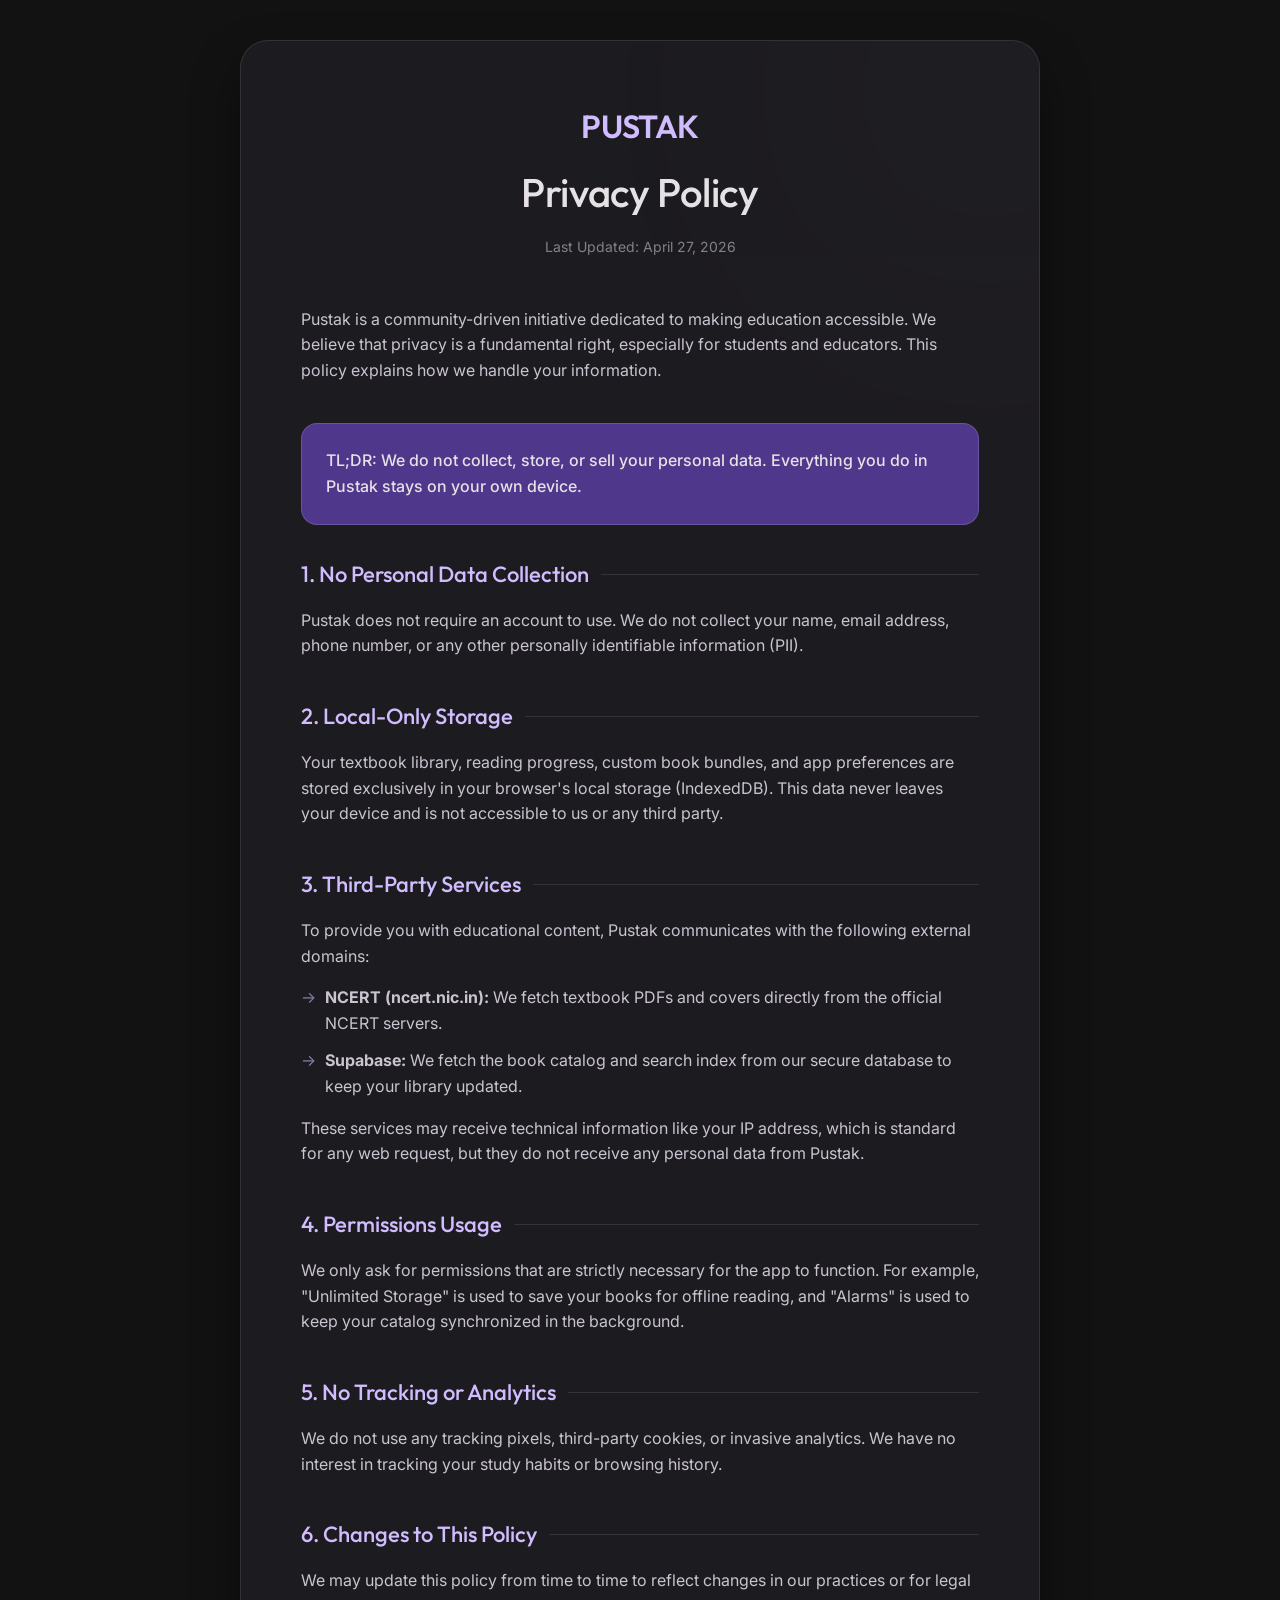
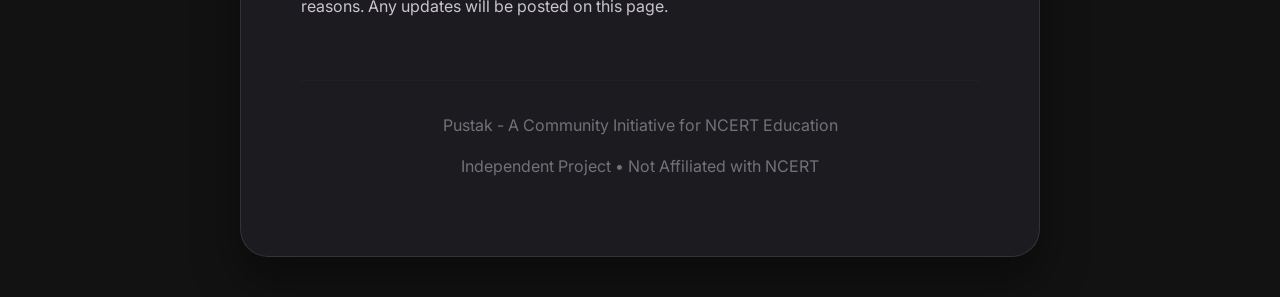
==== index.html @ 5de3efc9 "first commit" ====
<!DOCTYPE html>
<html lang="en">
<head>
    <meta charset="UTF-8">
    <meta name="viewport" content="width=device-width, initial-scale=1.0">
    <title>Privacy Policy - Pustak</title>
    <link rel="preconnect" href="https://fonts.googleapis.com">
    <link rel="preconnect" href="https://fonts.gstatic.com" crossorigin>
    <link href="https://fonts.googleapis.com/css2?family=Outfit:wght@300;400;500;600&family=Inter:wght@400;500&display=swap" rel="stylesheet">
    <style>
        :root {
            --surface: #121212;
            --on-surface: #E6E1E5;
            --on-surface-variant: #CAC4D0;
            --primary: #D0BCFF;
            --primary-container: #4F378B;
            --outline: #938F99;
            --surface-container: #1C1B1F;
        }

        * {
            margin: 0;
            padding: 0;
            box-sizing: border-box;
        }

        body {
            font-family: 'Inter', sans-serif;
            background-color: var(--surface);
            color: var(--on-surface);
            line-height: 1.6;
            display: flex;
            justify-content: center;
            padding: 40px 20px;
        }

        .container {
            max-width: 800px;
            width: 100%;
            background: var(--surface-container);
            border: 1px solid rgba(255, 255, 255, 0.1);
            border-radius: 28px;
            padding: 60px;
            box-shadow: 0 24px 48px rgba(0, 0, 0, 0.4);
            position: relative;
            overflow: hidden;
        }

        /* Glassmorphism accent */
        .container::before {
            content: '';
            position: absolute;
            top: -100px;
            right: -100px;
            width: 300px;
            height: 300px;
            background: var(--primary);
            filter: blur(150px);
            opacity: 0.05;
            pointer-events: none;
        }

        header {
            margin-bottom: 48px;
            text-align: center;
        }

        .logo {
            font-family: 'Outfit', sans-serif;
            font-weight: 600;
            font-size: 32px;
            color: var(--primary);
            letter-spacing: -0.02em;
            margin-bottom: 8px;
            display: block;
            text-transform: uppercase;
        }

        h1 {
            font-family: 'Outfit', sans-serif;
            font-size: 40px;
            font-weight: 500;
            color: var(--on-surface);
            margin-bottom: 12px;
            letter-spacing: -0.01em;
        }

        .last-updated {
            font-size: 14px;
            color: var(--on-surface-variant);
            opacity: 0.6;
        }

        section {
            margin-bottom: 40px;
        }

        h2 {
            font-family: 'Outfit', sans-serif;
            font-size: 22px;
            font-weight: 500;
            color: var(--primary);
            margin-bottom: 16px;
            display: flex;
            align-items: center;
            gap: 12px;
        }

        h2::after {
            content: '';
            flex: 1;
            height: 1px;
            background: var(--outline);
            opacity: 0.2;
        }

        p {
            font-size: 16px;
            color: var(--on-surface-variant);
            margin-bottom: 16px;
        }

        ul {
            list-style: none;
            margin-bottom: 16px;
        }

        li {
            position: relative;
            padding-left: 24px;
            margin-bottom: 12px;
            color: var(--on-surface-variant);
        }

        li::before {
            content: '→';
            position: absolute;
            left: 0;
            color: var(--primary);
            opacity: 0.6;
        }

        .highlight-box {
            background: var(--primary-container);
            border-radius: 16px;
            padding: 24px;
            margin: 32px 0;
            border: 1px solid rgba(208, 188, 255, 0.2);
        }

        .highlight-box p {
            color: var(--on-surface);
            margin-bottom: 0;
            font-weight: 500;
        }

        footer {
            margin-top: 60px;
            padding-top: 32px;
            border-top: 1px solid rgba(255, 255, 255, 0.05);
            text-align: center;
            font-size: 14px;
            color: var(--on-surface-variant);
            opacity: 0.5;
        }

        @media (max-width: 600px) {
            .container {
                padding: 30px;
                border-radius: 0;
            }
            h1 { font-size: 32px; }
            body { padding: 0; }
        }
    </style>
</head>
<body>
    <div class="container">
        <header>
            <span class="logo">Pustak</span>
            <h1>Privacy Policy</h1>
            <p class="last-updated">Last Updated: April 27, 2026</p>
        </header>

        <section>
            <p>Pustak is a community-driven initiative dedicated to making education accessible. We believe that privacy is a fundamental right, especially for students and educators. This policy explains how we handle your information.</p>
        </section>

        <div class="highlight-box">
            <p>TL;DR: We do not collect, store, or sell your personal data. Everything you do in Pustak stays on your own device.</p>
        </div>

        <section>
            <h2>1. No Personal Data Collection</h2>
            <p>Pustak does not require an account to use. We do not collect your name, email address, phone number, or any other personally identifiable information (PII).</p>
        </section>

        <section>
            <h2>2. Local-Only Storage</h2>
            <p>Your textbook library, reading progress, custom book bundles, and app preferences are stored exclusively in your browser's local storage (IndexedDB). This data never leaves your device and is not accessible to us or any third party.</p>
        </section>

        <section>
            <h2>3. Third-Party Services</h2>
            <p>To provide you with educational content, Pustak communicates with the following external domains:</p>
            <ul>
                <li><strong>NCERT (ncert.nic.in):</strong> We fetch textbook PDFs and covers directly from the official NCERT servers.</li>
                <li><strong>Supabase:</strong> We fetch the book catalog and search index from our secure database to keep your library updated.</li>
            </ul>
            <p>These services may receive technical information like your IP address, which is standard for any web request, but they do not receive any personal data from Pustak.</p>
        </section>

        <section>
            <h2>4. Permissions Usage</h2>
            <p>We only ask for permissions that are strictly necessary for the app to function. For example, "Unlimited Storage" is used to save your books for offline reading, and "Alarms" is used to keep your catalog synchronized in the background.</p>
        </section>

        <section>
            <h2>5. No Tracking or Analytics</h2>
            <p>We do not use any tracking pixels, third-party cookies, or invasive analytics. We have no interest in tracking your study habits or browsing history.</p>
        </section>

        <section>
            <h2>6. Changes to This Policy</h2>
            <p>We may update this policy from time to time to reflect changes in our practices or for legal reasons. Any updates will be posted on this page.</p>
        </section>

        <footer>
            <p>Pustak - A Community Initiative for NCERT Education</p>
            <p>Independent Project • Not Affiliated with NCERT</p>
        </footer>
    </div>
</body>
</html>
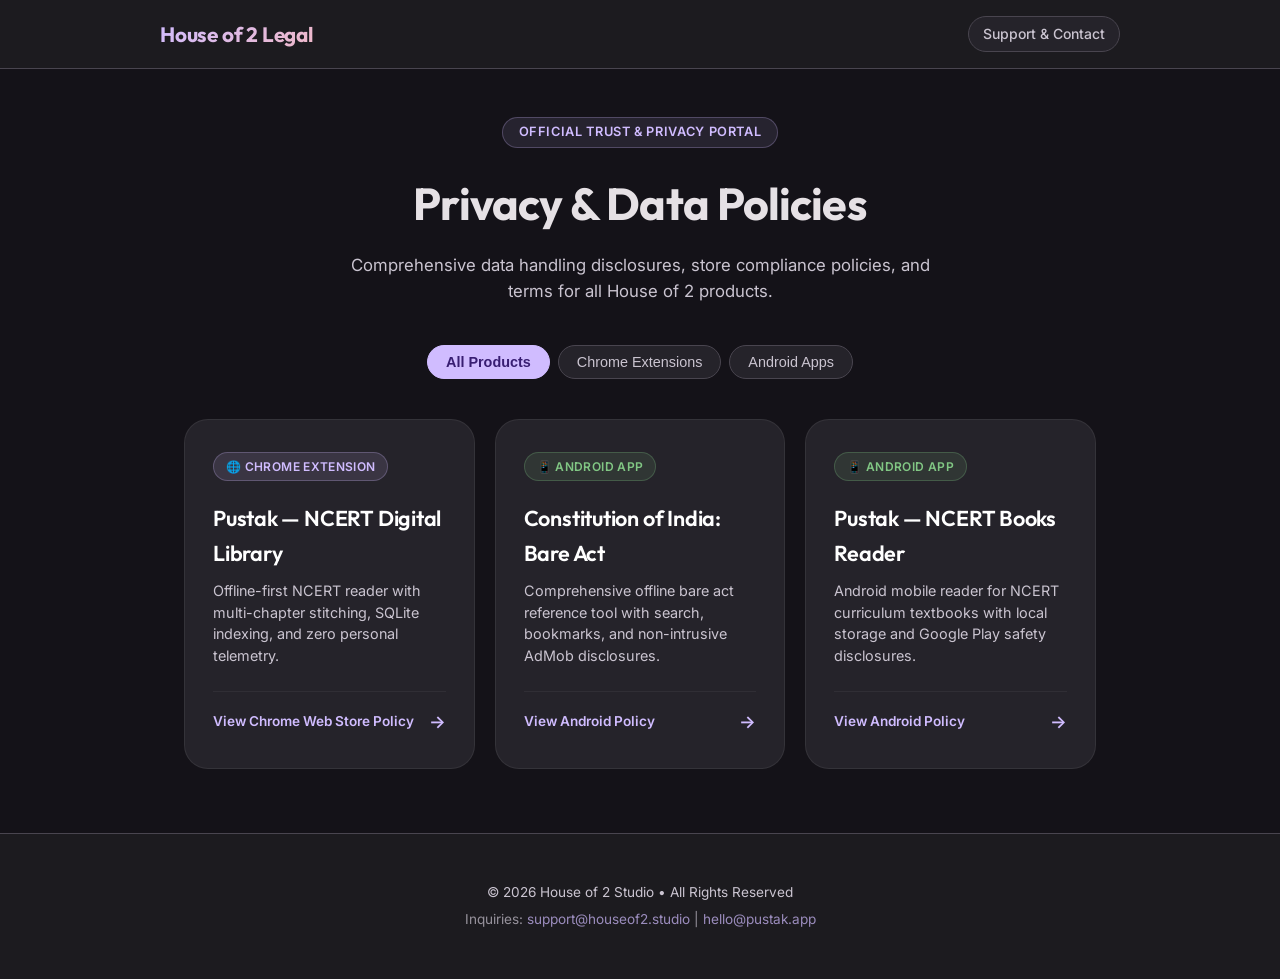
==== commit 55a0c517: "feat: setup Material You privacy portal with per-app policies for Chrome and Android" ====
--- a/index.html
+++ b/index.html
@@ -3,19 +3,30 @@
 <head>
     <meta charset="UTF-8">
     <meta name="viewport" content="width=device-width, initial-scale=1.0">
-    <title>Privacy Policy - Pustak</title>
+    <title>Privacy Center — House of 2 Studio</title>
+    <!-- Google Fonts Outfit & Inter -->
     <link rel="preconnect" href="https://fonts.googleapis.com">
     <link rel="preconnect" href="https://fonts.gstatic.com" crossorigin>
-    <link href="https://fonts.googleapis.com/css2?family=Outfit:wght@300;400;500;600&family=Inter:wght@400;500&display=swap" rel="stylesheet">
+    <link href="https://fonts.googleapis.com/css2?family=Inter:wght@400;500;600&family=Outfit:wght@500;600;700&display=swap" rel="stylesheet">
+    
     <style>
         :root {
-            --surface: #121212;
-            --on-surface: #E6E1E5;
-            --on-surface-variant: #CAC4D0;
-            --primary: #D0BCFF;
-            --primary-container: #4F378B;
-            --outline: #938F99;
-            --surface-container: #1C1B1F;
+            --md-sys-color-background: #141218;
+            --md-sys-color-surface: #1C1B1F;
+            --md-sys-color-surface-container: #25232A;
+            --md-sys-color-surface-container-high: #2B2930;
+            --md-sys-color-on-surface: #E6E1E5;
+            --md-sys-color-on-surface-variant: #CAC4D0;
+            --md-sys-color-primary: #D0BCFF;
+            --md-sys-color-on-primary: #381E72;
+            --md-sys-color-primary-container: #4F378B;
+            --md-sys-color-on-primary-container: #EADDFF;
+            --md-sys-color-outline: #938F99;
+            --md-sys-color-outline-variant: #49454F;
+            --badge-chrome: #D0BCFF;
+            --badge-chrome-bg: rgba(208, 188, 255, 0.12);
+            --badge-android: #81C784;
+            --badge-android-bg: rgba(129, 199, 132, 0.12);
         }
 
         * {
@@ -26,209 +37,364 @@
 
         body {
             font-family: 'Inter', sans-serif;
-            background-color: var(--surface);
-            color: var(--on-surface);
+            background-color: var(--md-sys-color-background);
+            color: var(--md-sys-color-on-surface);
             line-height: 1.6;
+            margin: 0;
+            padding: 0;
+            min-height: 100vh;
+            display: flex;
+            flex-direction: column;
+        }
+
+        /* Top Bar */
+        .top-bar {
+            background-color: var(--md-sys-color-surface);
+            border-bottom: 1px solid var(--md-sys-color-outline-variant);
+            padding: 1rem 1.5rem;
+            position: sticky;
+            top: 0;
+            z-index: 100;
+            backdrop-filter: blur(12px);
+        }
+
+        .top-bar-content {
+            max-width: 960px;
+            margin: 0 auto;
+            display: flex;
+            align-items: center;
+            justify-content: space-between;
+        }
+
+        .brand-link {
+            display: flex;
+            align-items: center;
+            gap: 10px;
+            text-decoration: none;
+            color: var(--md-sys-color-primary);
+            font-family: 'Outfit', sans-serif;
+            font-weight: 700;
+            font-size: 1.3rem;
+            letter-spacing: -0.01em;
+        }
+
+        .brand-link span {
+            background: linear-gradient(135deg, #D0BCFF 0%, #EFB8C8 100%);
+            -webkit-background-clip: text;
+            -webkit-text-fill-color: transparent;
+        }
+
+        .support-link {
+            font-size: 0.875rem;
+            font-weight: 500;
+            color: var(--md-sys-color-on-surface-variant);
+            text-decoration: none;
+            padding: 6px 14px;
+            border-radius: 20px;
+            background-color: var(--md-sys-color-surface-container);
+            border: 1px solid var(--md-sys-color-outline-variant);
+            transition: all 0.2s ease;
+        }
+
+        .support-link:hover {
+            color: #fff;
+            background-color: var(--md-sys-color-surface-container-high);
+            border-color: var(--md-sys-color-primary);
+        }
+
+        /* Main Container */
+        main {
+            max-width: 960px;
+            margin: 3rem auto 4rem;
+            padding: 0 1.5rem;
+            flex: 1;
+            width: 100%;
+        }
+
+        /* Hero */
+        .hero {
+            text-align: center;
+            margin-bottom: 2.5rem;
+            position: relative;
+        }
+
+        .hero-badge {
+            display: inline-flex;
+            align-items: center;
+            gap: 8px;
+            padding: 4px 16px;
+            background-color: rgba(208, 188, 255, 0.1);
+            color: var(--md-sys-color-primary);
+            border: 1px solid rgba(208, 188, 255, 0.25);
+            border-radius: 20px;
+            font-size: 0.8rem;
+            font-weight: 600;
+            text-transform: uppercase;
+            letter-spacing: 0.05em;
+            margin-bottom: 1.25rem;
+        }
+
+        h1 {
+            font-family: 'Outfit', sans-serif;
+            font-size: 2.8rem;
+            font-weight: 700;
+            color: var(--md-sys-color-on-surface);
+            letter-spacing: -0.02em;
+            margin-bottom: 0.75rem;
+        }
+
+        .hero-subtitle {
+            font-size: 1.05rem;
+            color: var(--md-sys-color-on-surface-variant);
+            max-width: 600px;
+            margin: 0 auto;
+        }
+
+        /* Filter Tabs */
+        .filter-tabs {
             display: flex;
             justify-content: center;
-            padding: 40px 20px;
-        }
-
-        .container {
-            max-width: 800px;
-            width: 100%;
-            background: var(--surface-container);
-            border: 1px solid rgba(255, 255, 255, 0.1);
-            border-radius: 28px;
-            padding: 60px;
-            box-shadow: 0 24px 48px rgba(0, 0, 0, 0.4);
+            gap: 8px;
+            margin-bottom: 2.5rem;
+            flex-wrap: wrap;
+        }
+
+        .tab-btn {
+            background-color: var(--md-sys-color-surface-container);
+            color: var(--md-sys-color-on-surface-variant);
+            border: 1px solid var(--md-sys-color-outline-variant);
+            padding: 8px 18px;
+            border-radius: 24px;
+            font-size: 0.9rem;
+            font-weight: 500;
+            cursor: pointer;
+            transition: all 0.2s ease;
+        }
+
+        .tab-btn:hover {
+            background-color: var(--md-sys-color-surface-container-high);
+            color: #fff;
+        }
+
+        .tab-btn.active {
+            background-color: var(--md-sys-color-primary);
+            color: var(--md-sys-color-on-primary);
+            border-color: var(--md-sys-color-primary);
+            font-weight: 600;
+        }
+
+        /* Grid */
+        .policy-grid {
+            display: grid;
+            grid-template-columns: repeat(auto-fit, minmax(290px, 1fr));
+            gap: 20px;
+        }
+
+        /* Card */
+        .policy-card {
+            background-color: var(--md-sys-color-surface-container);
+            border: 1px solid rgba(255, 255, 255, 0.07);
+            border-radius: 24px;
+            padding: 2rem 1.75rem;
+            text-decoration: none;
+            color: inherit;
+            display: flex;
+            flex-direction: column;
+            justify-content: space-between;
+            transition: transform 0.2s cubic-bezier(0.2, 0, 0, 1), border-color 0.2s ease, box-shadow 0.2s ease;
             position: relative;
             overflow: hidden;
         }
 
-        /* Glassmorphism accent */
-        .container::before {
-            content: '';
-            position: absolute;
-            top: -100px;
-            right: -100px;
-            width: 300px;
-            height: 300px;
-            background: var(--primary);
-            filter: blur(150px);
-            opacity: 0.05;
-            pointer-events: none;
-        }
-
-        header {
-            margin-bottom: 48px;
+        .policy-card:hover {
+            transform: translateY(-4px);
+            border-color: var(--md-sys-color-primary);
+            box-shadow: 0 12px 32px rgba(0, 0, 0, 0.35);
+        }
+
+        .card-header {
+            display: flex;
+            align-items: center;
+            justify-content: space-between;
+            margin-bottom: 1.25rem;
+        }
+
+        .card-badge {
+            font-size: 0.75rem;
+            font-weight: 600;
+            padding: 4px 12px;
+            border-radius: 16px;
+            text-transform: uppercase;
+            letter-spacing: 0.03em;
+        }
+
+        .badge-chrome-tag {
+            background-color: var(--badge-chrome-bg);
+            color: var(--badge-chrome);
+            border: 1px solid rgba(208, 188, 255, 0.25);
+        }
+
+        .badge-android-tag {
+            background-color: var(--badge-android-bg);
+            color: var(--badge-android);
+            border: 1px solid rgba(129, 199, 132, 0.25);
+        }
+
+        .policy-card h2 {
+            font-family: 'Outfit', sans-serif;
+            font-size: 1.35rem;
+            font-weight: 600;
+            color: #fff;
+            margin-bottom: 0.6rem;
+            letter-spacing: -0.01em;
+        }
+
+        .policy-card p {
+            font-size: 0.9rem;
+            color: var(--md-sys-color-on-surface-variant);
+            margin-bottom: 1.5rem;
+            line-height: 1.5;
+        }
+
+        .card-footer {
+            display: flex;
+            align-items: center;
+            justify-content: space-between;
+            font-size: 0.85rem;
+            font-weight: 600;
+            color: var(--md-sys-color-primary);
+            padding-top: 1rem;
+            border-top: 1px solid rgba(255, 255, 255, 0.05);
+        }
+
+        .card-arrow {
+            font-size: 1.1rem;
+            transition: transform 0.2s ease;
+        }
+
+        .policy-card:hover .card-arrow {
+            transform: translateX(4px);
+        }
+
+        /* Footer */
+        footer {
             text-align: center;
-        }
-
-        .logo {
-            font-family: 'Outfit', sans-serif;
-            font-weight: 600;
-            font-size: 32px;
-            color: var(--primary);
-            letter-spacing: -0.02em;
-            margin-bottom: 8px;
-            display: block;
-            text-transform: uppercase;
-        }
-
-        h1 {
-            font-family: 'Outfit', sans-serif;
-            font-size: 40px;
-            font-weight: 500;
-            color: var(--on-surface);
-            margin-bottom: 12px;
-            letter-spacing: -0.01em;
-        }
-
-        .last-updated {
-            font-size: 14px;
-            color: var(--on-surface-variant);
-            opacity: 0.6;
-        }
-
-        section {
-            margin-bottom: 40px;
-        }
-
-        h2 {
-            font-family: 'Outfit', sans-serif;
-            font-size: 22px;
-            font-weight: 500;
-            color: var(--primary);
-            margin-bottom: 16px;
-            display: flex;
-            align-items: center;
-            gap: 12px;
-        }
-
-        h2::after {
-            content: '';
-            flex: 1;
-            height: 1px;
-            background: var(--outline);
-            opacity: 0.2;
-        }
-
-        p {
-            font-size: 16px;
-            color: var(--on-surface-variant);
-            margin-bottom: 16px;
-        }
-
-        ul {
-            list-style: none;
-            margin-bottom: 16px;
-        }
-
-        li {
-            position: relative;
-            padding-left: 24px;
-            margin-bottom: 12px;
-            color: var(--on-surface-variant);
-        }
-
-        li::before {
-            content: '→';
-            position: absolute;
-            left: 0;
-            color: var(--primary);
-            opacity: 0.6;
-        }
-
-        .highlight-box {
-            background: var(--primary-container);
-            border-radius: 16px;
-            padding: 24px;
-            margin: 32px 0;
-            border: 1px solid rgba(208, 188, 255, 0.2);
-        }
-
-        .highlight-box p {
-            color: var(--on-surface);
-            margin-bottom: 0;
-            font-weight: 500;
-        }
-
-        footer {
-            margin-top: 60px;
-            padding-top: 32px;
-            border-top: 1px solid rgba(255, 255, 255, 0.05);
-            text-align: center;
-            font-size: 14px;
-            color: var(--on-surface-variant);
-            opacity: 0.5;
+            padding: 3rem 1.5rem;
+            color: var(--md-sys-color-on-surface-variant);
+            font-size: 0.85rem;
+            border-top: 1px solid var(--md-sys-color-outline-variant);
+            background-color: var(--md-sys-color-surface);
+        }
+
+        footer a {
+            color: var(--md-sys-color-primary);
+            text-decoration: none;
+        }
+
+        footer a:hover {
+            text-decoration: underline;
         }
 
         @media (max-width: 600px) {
-            .container {
-                padding: 30px;
-                border-radius: 0;
-            }
-            h1 { font-size: 32px; }
-            body { padding: 0; }
+            h1 { font-size: 2.1rem; }
+            .policy-grid { grid-template-columns: 1fr; }
         }
     </style>
 </head>
 <body>
-    <div class="container">
-        <header>
-            <span class="logo">Pustak</span>
-            <h1>Privacy Policy</h1>
-            <p class="last-updated">Last Updated: April 27, 2026</p>
-        </header>
-
-        <section>
-            <p>Pustak is a community-driven initiative dedicated to making education accessible. We believe that privacy is a fundamental right, especially for students and educators. This policy explains how we handle your information.</p>
-        </section>
-
-        <div class="highlight-box">
-            <p>TL;DR: We do not collect, store, or sell your personal data. Everything you do in Pustak stays on your own device.</p>
+
+    <header class="top-bar">
+        <div class="top-bar-content">
+            <a href="./" class="brand-link">
+                <span>House of 2 Legal</span>
+            </a>
+            <a href="mailto:support@houseof2.studio" class="support-link">
+                Support &amp; Contact
+            </a>
         </div>
-
-        <section>
-            <h2>1. No Personal Data Collection</h2>
-            <p>Pustak does not require an account to use. We do not collect your name, email address, phone number, or any other personally identifiable information (PII).</p>
-        </section>
-
-        <section>
-            <h2>2. Local-Only Storage</h2>
-            <p>Your textbook library, reading progress, custom book bundles, and app preferences are stored exclusively in your browser's local storage (IndexedDB). This data never leaves your device and is not accessible to us or any third party.</p>
-        </section>
-
-        <section>
-            <h2>3. Third-Party Services</h2>
-            <p>To provide you with educational content, Pustak communicates with the following external domains:</p>
-            <ul>
-                <li><strong>NCERT (ncert.nic.in):</strong> We fetch textbook PDFs and covers directly from the official NCERT servers.</li>
-                <li><strong>Supabase:</strong> We fetch the book catalog and search index from our secure database to keep your library updated.</li>
-            </ul>
-            <p>These services may receive technical information like your IP address, which is standard for any web request, but they do not receive any personal data from Pustak.</p>
-        </section>
-
-        <section>
-            <h2>4. Permissions Usage</h2>
-            <p>We only ask for permissions that are strictly necessary for the app to function. For example, "Unlimited Storage" is used to save your books for offline reading, and "Alarms" is used to keep your catalog synchronized in the background.</p>
-        </section>
-
-        <section>
-            <h2>5. No Tracking or Analytics</h2>
-            <p>We do not use any tracking pixels, third-party cookies, or invasive analytics. We have no interest in tracking your study habits or browsing history.</p>
-        </section>
-
-        <section>
-            <h2>6. Changes to This Policy</h2>
-            <p>We may update this policy from time to time to reflect changes in our practices or for legal reasons. Any updates will be posted on this page.</p>
-        </section>
-
-        <footer>
-            <p>Pustak - A Community Initiative for NCERT Education</p>
-            <p>Independent Project • Not Affiliated with NCERT</p>
-        </footer>
-    </div>
+    </header>
+
+    <main>
+        <div class="hero">
+            <span class="hero-badge">Official Trust &amp; Privacy Portal</span>
+            <h1>Privacy &amp; Data Policies</h1>
+            <p class="hero-subtitle">Comprehensive data handling disclosures, store compliance policies, and terms for all House of 2 products.</p>
+        </div>
+
+        <div class="filter-tabs">
+            <button class="tab-btn active" onclick="filterCategory('all')">All Products</button>
+            <button class="tab-btn" onclick="filterCategory('chrome')">Chrome Extensions</button>
+            <button class="tab-btn" onclick="filterCategory('android')">Android Apps</button>
+        </div>
+
+        <div class="policy-grid">
+            <!-- Pustak Chrome Extension -->
+            <a href="pustak-chrome-extension/" class="policy-card" data-category="chrome">
+                <div>
+                    <div class="card-header">
+                        <span class="card-badge badge-chrome-tag">🌐 Chrome Extension</span>
+                    </div>
+                    <h2>Pustak — NCERT Digital Library</h2>
+                    <p>Offline-first NCERT reader with multi-chapter stitching, SQLite indexing, and zero personal telemetry.</p>
+                </div>
+                <div class="card-footer">
+                    <span>View Chrome Web Store Policy</span>
+                    <span class="card-arrow">&rarr;</span>
+                </div>
+            </a>
+
+            <!-- Constitution of India: Bare Act -->
+            <a href="coi-bareact/" class="policy-card" data-category="android">
+                <div>
+                    <div class="card-header">
+                        <span class="card-badge badge-android-tag">📱 Android App</span>
+                    </div>
+                    <h2>Constitution of India: Bare Act</h2>
+                    <p>Comprehensive offline bare act reference tool with search, bookmarks, and non-intrusive AdMob disclosures.</p>
+                </div>
+                <div class="card-footer">
+                    <span>View Android Policy</span>
+                    <span class="card-arrow">&rarr;</span>
+                </div>
+            </a>
+
+            <!-- Pustak Android App -->
+            <a href="pustak-android/" class="policy-card" data-category="android">
+                <div>
+                    <div class="card-header">
+                        <span class="card-badge badge-android-tag">📱 Android App</span>
+                    </div>
+                    <h2>Pustak — NCERT Books Reader</h2>
+                    <p>Android mobile reader for NCERT curriculum textbooks with local storage and Google Play safety disclosures.</p>
+                </div>
+                <div class="card-footer">
+                    <span>View Android Policy</span>
+                    <span class="card-arrow">&rarr;</span>
+                </div>
+            </a>
+        </div>
+    </main>
+
+    <footer>
+        <p>&copy; 2026 House of 2 Studio • All Rights Reserved</p>
+        <p style="margin-top: 6px; opacity: 0.7;">Inquiries: <a href="mailto:support@houseof2.studio">support@houseof2.studio</a> | <a href="mailto:hello@pustak.app">hello@pustak.app</a></p>
+    </footer>
+
+    <script>
+        function filterCategory(category) {
+            document.querySelectorAll('.tab-btn').forEach(btn => btn.classList.remove('active'));
+            event.target.classList.add('active');
+            
+            const cards = document.querySelectorAll('.policy-card');
+            cards.forEach(card => {
+                if (category === 'all' || card.getAttribute('data-category') === category) {
+                    card.style.display = 'flex';
+                } else {
+                    card.style.display = 'none';
+                }
+            });
+        }
+    </script>
+
 </body>
 </html>
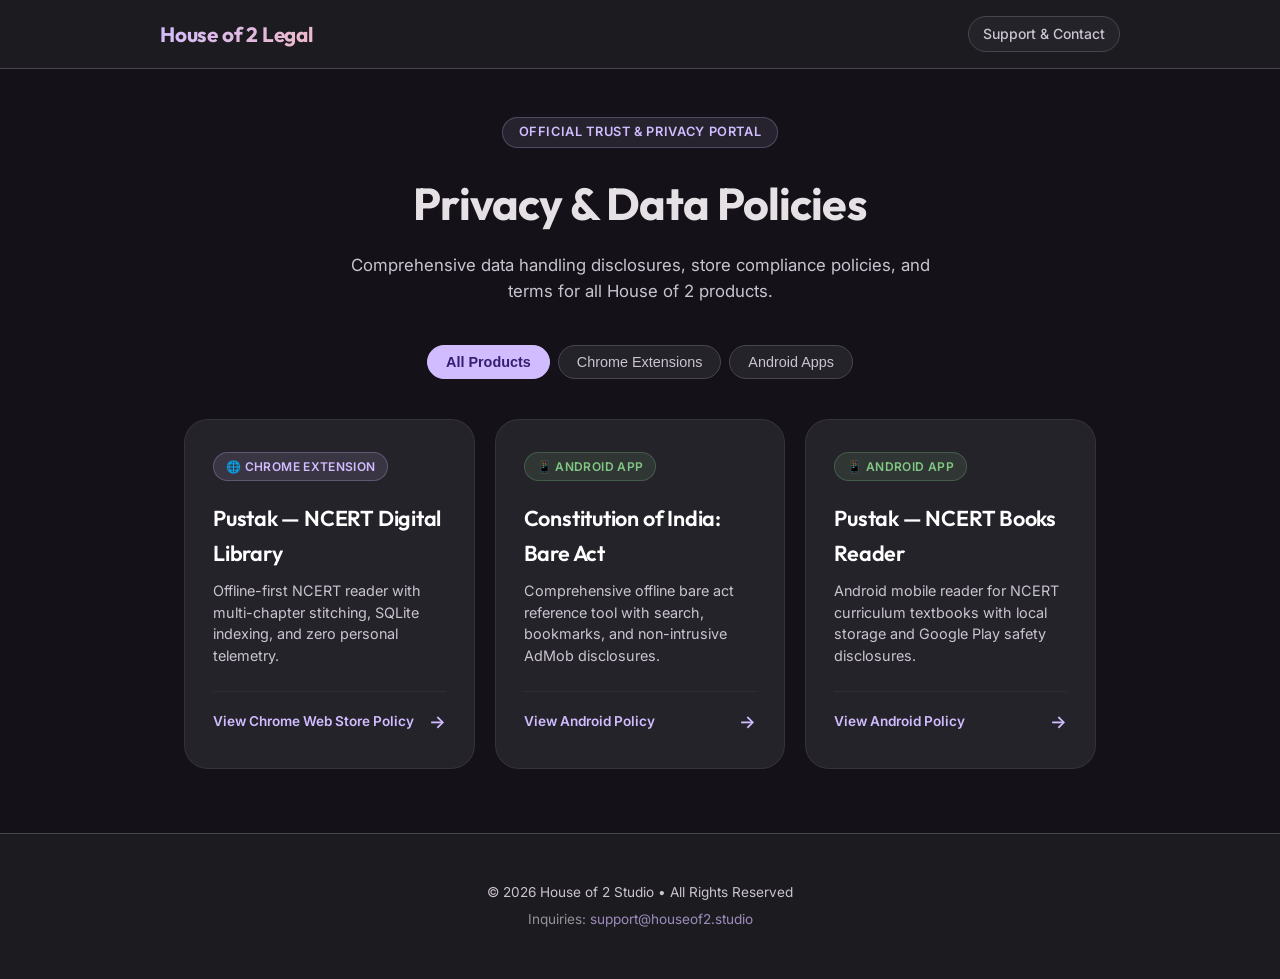
==== commit 1a2a8ca0: "chore: standardize support email to support@houseof2.studio" ====
--- a/index.html
+++ b/index.html
@@ -377,7 +377,7 @@
 
     <footer>
         <p>&copy; 2026 House of 2 Studio • All Rights Reserved</p>
-        <p style="margin-top: 6px; opacity: 0.7;">Inquiries: <a href="mailto:support@houseof2.studio">support@houseof2.studio</a> | <a href="mailto:hello@pustak.app">hello@pustak.app</a></p>
+        <p style="margin-top: 6px; opacity: 0.7;">Inquiries: <a href="mailto:support@houseof2.studio">support@houseof2.studio</a></p>
     </footer>
 
     <script>
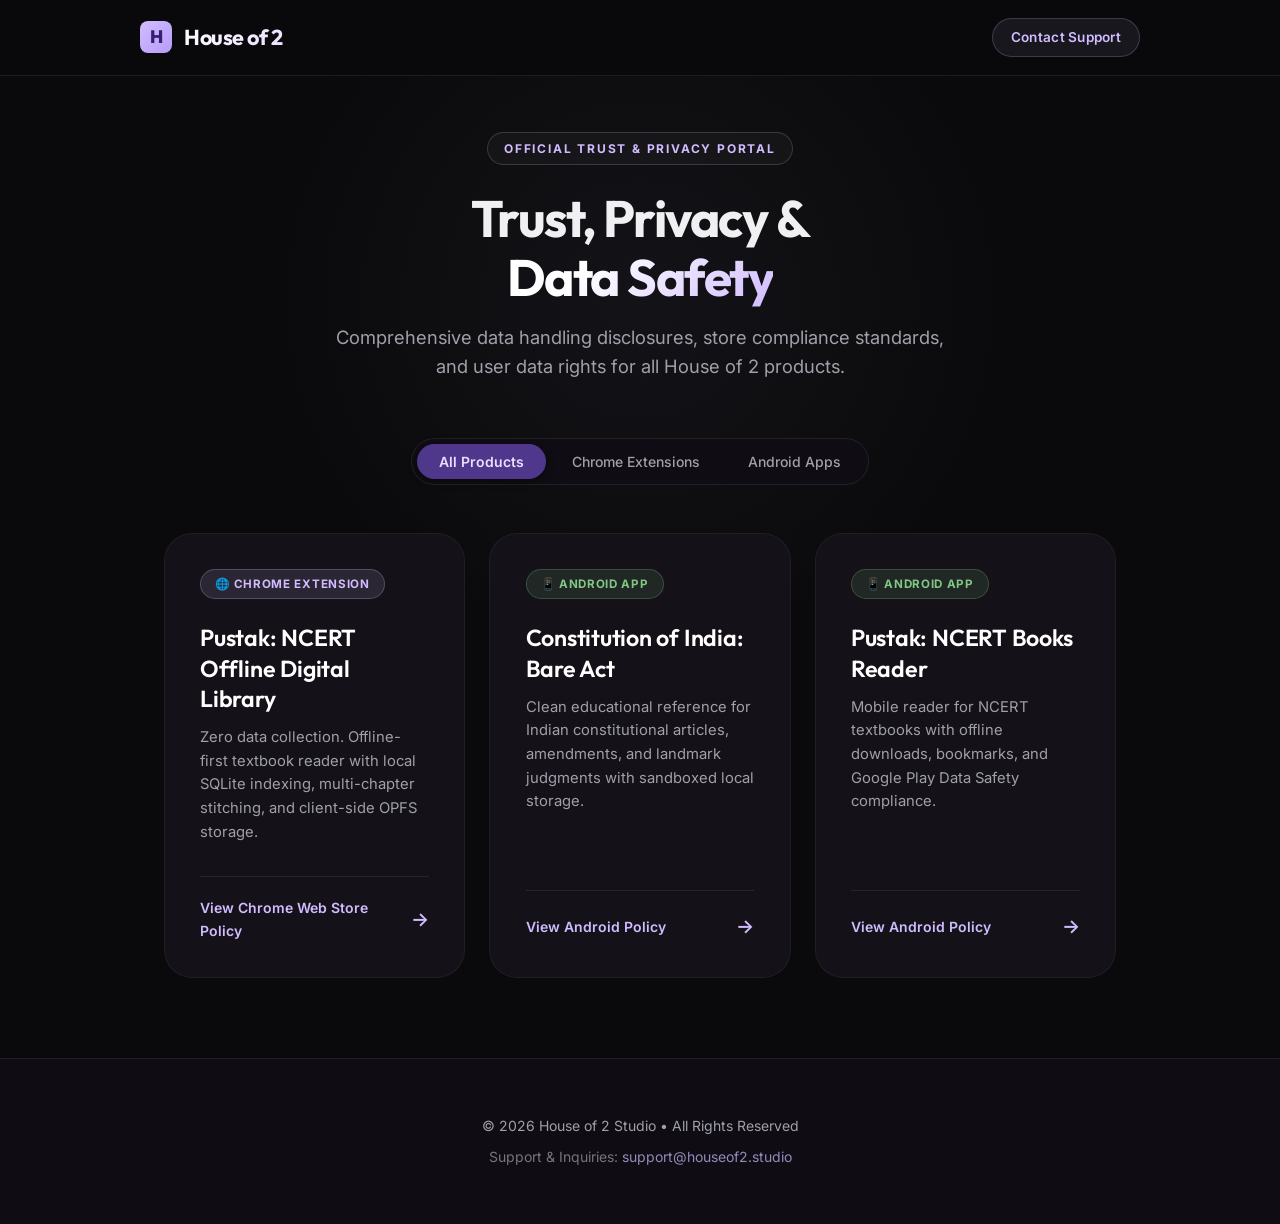
==== commit 9df4c120: "design: align all privacy pages with official Material You (Material 3) Quiet Design Tokens" ====
--- a/index.html
+++ b/index.html
@@ -7,26 +7,49 @@
     <!-- Google Fonts Outfit & Inter -->
     <link rel="preconnect" href="https://fonts.googleapis.com">
     <link rel="preconnect" href="https://fonts.gstatic.com" crossorigin>
-    <link href="https://fonts.googleapis.com/css2?family=Inter:wght@400;500;600&family=Outfit:wght@500;600;700&display=swap" rel="stylesheet">
+    <link href="https://fonts.googleapis.com/css2?family=Inter:wght@300;400;500;600;700&family=Outfit:wght@400;500;600;700;800&display=swap" rel="stylesheet">
     
     <style>
+        /* 
+          Pustak & House of 2 "Quiet Material 3" Design System
+          Exact tokens from Pustak Extension & Website
+        */
         :root {
-            --md-sys-color-background: #141218;
-            --md-sys-color-surface: #1C1B1F;
-            --md-sys-color-surface-container: #25232A;
-            --md-sys-color-surface-container-high: #2B2930;
-            --md-sys-color-on-surface: #E6E1E5;
-            --md-sys-color-on-surface-variant: #CAC4D0;
             --md-sys-color-primary: #D0BCFF;
             --md-sys-color-on-primary: #381E72;
             --md-sys-color-primary-container: #4F378B;
             --md-sys-color-on-primary-container: #EADDFF;
-            --md-sys-color-outline: #938F99;
-            --md-sys-color-outline-variant: #49454F;
+            --md-sys-color-secondary: #CCC2DC;
+            --md-sys-color-on-secondary: #332D41;
+            --md-sys-color-secondary-container: #4A4458;
+            --md-sys-color-on-secondary-container: #E8DEF8;
+
+            --md-sys-color-tertiary: #EFB8C8;
+            --md-sys-color-on-tertiary: #492532;
+            --md-sys-color-tertiary-container: #633B48;
+            --md-sys-color-on-tertiary-container: #FFD8E4;
+
+            --md-sys-color-surface: #0A0A0C;
+            --md-sys-color-surface-dim: #070709;
+            --md-sys-color-on-surface: #F0F0F2;
+            --md-sys-color-on-surface-variant: #A0A0AB;
+            --md-sys-color-surface-container-low: #0F0D13;
+            --md-sys-color-surface-container: #141218;
+            --md-sys-color-surface-container-high: #1D1B22;
+            --md-sys-color-surface-container-highest: #282530;
+
+            --md-sys-color-outline: #4A4550;
+            --md-sys-color-outline-variant: rgba(255, 255, 255, 0.08);
+
             --badge-chrome: #D0BCFF;
             --badge-chrome-bg: rgba(208, 188, 255, 0.12);
+            --badge-chrome-border: rgba(208, 188, 255, 0.25);
             --badge-android: #81C784;
             --badge-android-bg: rgba(129, 199, 132, 0.12);
+            --badge-android-border: rgba(129, 199, 132, 0.25);
+
+            --font-brand: 'Outfit', sans-serif;
+            --font-plain: 'Inter', sans-serif;
         }
 
         * {
@@ -36,8 +59,8 @@
         }
 
         body {
-            font-family: 'Inter', sans-serif;
-            background-color: var(--md-sys-color-background);
+            font-family: var(--font-plain);
+            background-color: var(--md-sys-color-surface);
             color: var(--md-sys-color-on-surface);
             line-height: 1.6;
             margin: 0;
@@ -45,21 +68,37 @@
             min-height: 100vh;
             display: flex;
             flex-direction: column;
-        }
-
-        /* Top Bar */
+            position: relative;
+            overflow-x: hidden;
+        }
+
+        /* Ambient Glow & Subtle Grain Texture */
+        .ambient-glow {
+            position: fixed;
+            top: 0;
+            left: 50%;
+            transform: translateX(-50%);
+            width: 1000px;
+            height: 600px;
+            background: radial-gradient(circle, rgba(208, 188, 255, 0.05) 0%, rgba(239, 184, 200, 0.02) 40%, transparent 70%);
+            pointer-events: none;
+            z-index: 0;
+        }
+
+        /* Top App Bar */
         .top-bar {
-            background-color: var(--md-sys-color-surface);
+            background-color: rgba(10, 10, 12, 0.85);
             border-bottom: 1px solid var(--md-sys-color-outline-variant);
-            padding: 1rem 1.5rem;
+            padding: 1.1rem 2rem;
             position: sticky;
             top: 0;
             z-index: 100;
-            backdrop-filter: blur(12px);
+            backdrop-filter: blur(20px);
+            -webkit-backdrop-filter: blur(20px);
         }
 
         .top-bar-content {
-            max-width: 960px;
+            max-width: 1000px;
             margin: 0 auto;
             display: flex;
             align-items: center;
@@ -69,221 +108,272 @@
         .brand-link {
             display: flex;
             align-items: center;
-            gap: 10px;
+            gap: 12px;
             text-decoration: none;
-            color: var(--md-sys-color-primary);
-            font-family: 'Outfit', sans-serif;
+            font-family: var(--font-brand);
             font-weight: 700;
-            font-size: 1.3rem;
-            letter-spacing: -0.01em;
-        }
-
-        .brand-link span {
-            background: linear-gradient(135deg, #D0BCFF 0%, #EFB8C8 100%);
+            font-size: 1.35rem;
+            letter-spacing: -0.02em;
+        }
+
+        .brand-logo {
+            width: 32px;
+            height: 32px;
+            border-radius: 8px;
+            background: linear-gradient(135deg, var(--md-sys-color-primary) 0%, #B69DF8 100%);
+            display: flex;
+            align-items: center;
+            justify-content: center;
+            color: var(--md-sys-color-on-primary);
+            font-size: 18px;
+            font-weight: 800;
+        }
+
+        .brand-text {
+            background: linear-gradient(135deg, #FFFFFF 0%, #EADDFF 100%);
             -webkit-background-clip: text;
             -webkit-text-fill-color: transparent;
         }
 
-        .support-link {
-            font-size: 0.875rem;
-            font-weight: 500;
-            color: var(--md-sys-color-on-surface-variant);
+        .support-btn {
+            font-size: 0.85rem;
+            font-weight: 600;
+            color: var(--md-sys-color-primary);
             text-decoration: none;
-            padding: 6px 14px;
-            border-radius: 20px;
-            background-color: var(--md-sys-color-surface-container);
-            border: 1px solid var(--md-sys-color-outline-variant);
-            transition: all 0.2s ease;
-        }
-
-        .support-link:hover {
-            color: #fff;
-            background-color: var(--md-sys-color-surface-container-high);
+            padding: 8px 18px;
+            border-radius: 9999px;
+            background-color: rgba(208, 188, 255, 0.08);
+            border: 1px solid rgba(208, 188, 255, 0.2);
+            transition: all 0.25s cubic-bezier(0.2, 0, 0, 1);
+            letter-spacing: 0.02em;
+        }
+
+        .support-btn:hover {
+            color: #FFFFFF;
+            background-color: var(--md-sys-color-primary-container);
             border-color: var(--md-sys-color-primary);
-        }
-
-        /* Main Container */
+            transform: translateY(-1px);
+        }
+
+        /* Main Wrapper */
         main {
-            max-width: 960px;
-            margin: 3rem auto 4rem;
+            max-width: 1000px;
+            margin: 3.5rem auto 5rem;
             padding: 0 1.5rem;
             flex: 1;
             width: 100%;
+            position: relative;
+            z-index: 1;
         }
 
         /* Hero */
         .hero {
             text-align: center;
-            margin-bottom: 2.5rem;
-            position: relative;
-        }
-
-        .hero-badge {
+            margin-bottom: 3.5rem;
+        }
+
+        .hero-pill {
             display: inline-flex;
             align-items: center;
             gap: 8px;
-            padding: 4px 16px;
-            background-color: rgba(208, 188, 255, 0.1);
+            padding: 6px 16px;
+            background-color: rgba(255, 255, 255, 0.03);
             color: var(--md-sys-color-primary);
-            border: 1px solid rgba(208, 188, 255, 0.25);
-            border-radius: 20px;
-            font-size: 0.8rem;
-            font-weight: 600;
+            border: 1px solid rgba(208, 188, 255, 0.2);
+            border-radius: 9999px;
+            font-size: 0.75rem;
+            font-weight: 700;
             text-transform: uppercase;
-            letter-spacing: 0.05em;
-            margin-bottom: 1.25rem;
+            letter-spacing: 0.15em;
+            margin-bottom: 1.5rem;
         }
 
         h1 {
-            font-family: 'Outfit', sans-serif;
-            font-size: 2.8rem;
+            font-family: var(--font-brand);
+            font-size: 3.2rem;
             font-weight: 700;
-            color: var(--md-sys-color-on-surface);
-            letter-spacing: -0.02em;
-            margin-bottom: 0.75rem;
+            letter-spacing: -0.03em;
+            margin-bottom: 1rem;
+            line-height: 1.15;
+        }
+
+        .text-gradient {
+            background: linear-gradient(135deg, #FFFFFF 30%, #D0BCFF 100%);
+            -webkit-background-clip: text;
+            -webkit-text-fill-color: transparent;
         }
 
         .hero-subtitle {
-            font-size: 1.05rem;
+            font-size: 1.15rem;
             color: var(--md-sys-color-on-surface-variant);
-            max-width: 600px;
+            max-width: 620px;
             margin: 0 auto;
-        }
-
-        /* Filter Tabs */
-        .filter-tabs {
+            font-weight: 400;
+            line-height: 1.6;
+        }
+
+        /* Material 3 Segmented Filter Buttons */
+        .filter-section {
             display: flex;
             justify-content: center;
-            gap: 8px;
-            margin-bottom: 2.5rem;
-            flex-wrap: wrap;
-        }
-
-        .tab-btn {
-            background-color: var(--md-sys-color-surface-container);
+            margin-bottom: 3rem;
+        }
+
+        .segmented-group {
+            display: inline-flex;
+            background-color: var(--md-sys-color-surface-container-low);
+            border: 1px solid var(--md-sys-color-outline-variant);
+            padding: 5px;
+            border-radius: 9999px;
+            gap: 4px;
+        }
+
+        .segmented-btn {
+            background: transparent;
             color: var(--md-sys-color-on-surface-variant);
-            border: 1px solid var(--md-sys-color-outline-variant);
-            padding: 8px 18px;
-            border-radius: 24px;
-            font-size: 0.9rem;
+            border: none;
+            padding: 9px 22px;
+            border-radius: 9999px;
+            font-family: var(--font-plain);
+            font-size: 0.875rem;
             font-weight: 500;
             cursor: pointer;
-            transition: all 0.2s ease;
-        }
-
-        .tab-btn:hover {
-            background-color: var(--md-sys-color-surface-container-high);
-            color: #fff;
-        }
-
-        .tab-btn.active {
-            background-color: var(--md-sys-color-primary);
-            color: var(--md-sys-color-on-primary);
-            border-color: var(--md-sys-color-primary);
+            transition: all 0.2s cubic-bezier(0.2, 0, 0, 1);
+        }
+
+        .segmented-btn:hover {
+            color: #FFFFFF;
+            background-color: rgba(255, 255, 255, 0.05);
+        }
+
+        .segmented-btn.active {
+            background-color: var(--md-sys-color-primary-container);
+            color: var(--md-sys-color-on-primary-container);
             font-weight: 600;
-        }
-
-        /* Grid */
+            box-shadow: 0 2px 8px rgba(0, 0, 0, 0.4);
+        }
+
+        /* Policy Cards Grid */
         .policy-grid {
             display: grid;
-            grid-template-columns: repeat(auto-fit, minmax(290px, 1fr));
-            gap: 20px;
-        }
-
-        /* Card */
+            grid-template-columns: repeat(auto-fit, minmax(300px, 1fr));
+            gap: 24px;
+        }
+
+        /* Glass Cards */
         .policy-card {
             background-color: var(--md-sys-color-surface-container);
-            border: 1px solid rgba(255, 255, 255, 0.07);
-            border-radius: 24px;
-            padding: 2rem 1.75rem;
+            border: 1px solid rgba(255, 255, 255, 0.05);
+            border-radius: 28px;
+            padding: 2.2rem;
             text-decoration: none;
             color: inherit;
             display: flex;
             flex-direction: column;
             justify-content: space-between;
-            transition: transform 0.2s cubic-bezier(0.2, 0, 0, 1), border-color 0.2s ease, box-shadow 0.2s ease;
+            transition: all 0.3s cubic-bezier(0.2, 0, 0, 1);
             position: relative;
             overflow: hidden;
         }
 
+        .policy-card::before {
+            content: '';
+            position: absolute;
+            top: 0;
+            left: 0;
+            right: 0;
+            height: 1px;
+            background: linear-gradient(90deg, transparent, rgba(208, 188, 255, 0.2), transparent);
+            opacity: 0;
+            transition: opacity 0.3s ease;
+        }
+
         .policy-card:hover {
-            transform: translateY(-4px);
-            border-color: var(--md-sys-color-primary);
-            box-shadow: 0 12px 32px rgba(0, 0, 0, 0.35);
+            transform: translateY(-6px);
+            border-color: rgba(208, 188, 255, 0.3);
+            background-color: var(--md-sys-color-surface-container-high);
+            box-shadow: 0 20px 40px rgba(0, 0, 0, 0.4);
+        }
+
+        .policy-card:hover::before {
+            opacity: 1;
         }
 
         .card-header {
             display: flex;
             align-items: center;
             justify-content: space-between;
-            margin-bottom: 1.25rem;
+            margin-bottom: 1.5rem;
         }
 
         .card-badge {
-            font-size: 0.75rem;
-            font-weight: 600;
-            padding: 4px 12px;
-            border-radius: 16px;
+            font-size: 0.725rem;
+            font-weight: 700;
+            padding: 5px 14px;
+            border-radius: 9999px;
             text-transform: uppercase;
-            letter-spacing: 0.03em;
+            letter-spacing: 0.06em;
         }
 
         .badge-chrome-tag {
             background-color: var(--badge-chrome-bg);
             color: var(--badge-chrome);
-            border: 1px solid rgba(208, 188, 255, 0.25);
+            border: 1px solid var(--badge-chrome-border);
         }
 
         .badge-android-tag {
             background-color: var(--badge-android-bg);
             color: var(--badge-android);
-            border: 1px solid rgba(129, 199, 132, 0.25);
+            border: 1px solid var(--badge-android-border);
         }
 
         .policy-card h2 {
-            font-family: 'Outfit', sans-serif;
-            font-size: 1.35rem;
+            font-family: var(--font-brand);
+            font-size: 1.45rem;
             font-weight: 600;
-            color: #fff;
-            margin-bottom: 0.6rem;
+            color: #FFFFFF;
+            margin-bottom: 0.75rem;
             letter-spacing: -0.01em;
+            line-height: 1.3;
         }
 
         .policy-card p {
-            font-size: 0.9rem;
+            font-size: 0.925rem;
             color: var(--md-sys-color-on-surface-variant);
-            margin-bottom: 1.5rem;
-            line-height: 1.5;
+            margin-bottom: 2rem;
+            line-height: 1.6;
         }
 
         .card-footer {
             display: flex;
             align-items: center;
             justify-content: space-between;
-            font-size: 0.85rem;
+            font-size: 0.875rem;
             font-weight: 600;
             color: var(--md-sys-color-primary);
-            padding-top: 1rem;
-            border-top: 1px solid rgba(255, 255, 255, 0.05);
+            padding-top: 1.25rem;
+            border-top: 1px solid var(--md-sys-color-outline-variant);
         }
 
         .card-arrow {
-            font-size: 1.1rem;
-            transition: transform 0.2s ease;
+            font-size: 1.2rem;
+            transition: transform 0.25s cubic-bezier(0.2, 0, 0, 1);
         }
 
         .policy-card:hover .card-arrow {
-            transform: translateX(4px);
+            transform: translateX(6px);
         }
 
         /* Footer */
         footer {
             text-align: center;
-            padding: 3rem 1.5rem;
+            padding: 3.5rem 1.5rem;
             color: var(--md-sys-color-on-surface-variant);
-            font-size: 0.85rem;
+            font-size: 0.875rem;
             border-top: 1px solid var(--md-sys-color-outline-variant);
-            background-color: var(--md-sys-color-surface);
+            background-color: var(--md-sys-color-surface-container-low);
+            position: relative;
+            z-index: 1;
         }
 
         footer a {
@@ -296,35 +386,43 @@
         }
 
         @media (max-width: 600px) {
-            h1 { font-size: 2.1rem; }
+            h1 { font-size: 2.3rem; }
             .policy-grid { grid-template-columns: 1fr; }
+            .hero-subtitle { font-size: 1rem; }
+            .top-bar { padding: 1rem; }
+            .segmented-btn { padding: 7px 16px; font-size: 0.8rem; }
         }
     </style>
 </head>
 <body>
 
+    <div class="ambient-glow"></div>
+
     <header class="top-bar">
         <div class="top-bar-content">
             <a href="./" class="brand-link">
-                <span>House of 2 Legal</span>
+                <div class="brand-logo">H</div>
+                <span class="brand-text">House of 2</span>
             </a>
-            <a href="mailto:support@houseof2.studio" class="support-link">
-                Support &amp; Contact
+            <a href="mailto:support@houseof2.studio" class="support-btn">
+                Contact Support
             </a>
         </div>
     </header>
 
     <main>
         <div class="hero">
-            <span class="hero-badge">Official Trust &amp; Privacy Portal</span>
-            <h1>Privacy &amp; Data Policies</h1>
-            <p class="hero-subtitle">Comprehensive data handling disclosures, store compliance policies, and terms for all House of 2 products.</p>
+            <span class="hero-pill">Official Trust &amp; Privacy Portal</span>
+            <h1>Trust, Privacy &amp; <br><span class="text-gradient">Data Safety</span></h1>
+            <p class="hero-subtitle">Comprehensive data handling disclosures, store compliance standards, and user data rights for all House of 2 products.</p>
         </div>
 
-        <div class="filter-tabs">
-            <button class="tab-btn active" onclick="filterCategory('all')">All Products</button>
-            <button class="tab-btn" onclick="filterCategory('chrome')">Chrome Extensions</button>
-            <button class="tab-btn" onclick="filterCategory('android')">Android Apps</button>
+        <div class="filter-section">
+            <div class="segmented-group">
+                <button class="segmented-btn active" onclick="filterCategory('all', this)">All Products</button>
+                <button class="segmented-btn" onclick="filterCategory('chrome', this)">Chrome Extensions</button>
+                <button class="segmented-btn" onclick="filterCategory('android', this)">Android Apps</button>
+            </div>
         </div>
 
         <div class="policy-grid">
@@ -334,8 +432,8 @@
                     <div class="card-header">
                         <span class="card-badge badge-chrome-tag">🌐 Chrome Extension</span>
                     </div>
-                    <h2>Pustak — NCERT Digital Library</h2>
-                    <p>Offline-first NCERT reader with multi-chapter stitching, SQLite indexing, and zero personal telemetry.</p>
+                    <h2>Pustak: NCERT Offline Digital Library</h2>
+                    <p>Zero data collection. Offline-first textbook reader with local SQLite indexing, multi-chapter stitching, and client-side OPFS storage.</p>
                 </div>
                 <div class="card-footer">
                     <span>View Chrome Web Store Policy</span>
@@ -350,7 +448,7 @@
                         <span class="card-badge badge-android-tag">📱 Android App</span>
                     </div>
                     <h2>Constitution of India: Bare Act</h2>
-                    <p>Comprehensive offline bare act reference tool with search, bookmarks, and non-intrusive AdMob disclosures.</p>
+                    <p>Clean educational reference for Indian constitutional articles, amendments, and landmark judgments with sandboxed local storage.</p>
                 </div>
                 <div class="card-footer">
                     <span>View Android Policy</span>
@@ -364,8 +462,8 @@
                     <div class="card-header">
                         <span class="card-badge badge-android-tag">📱 Android App</span>
                     </div>
-                    <h2>Pustak — NCERT Books Reader</h2>
-                    <p>Android mobile reader for NCERT curriculum textbooks with local storage and Google Play safety disclosures.</p>
+                    <h2>Pustak: NCERT Books Reader</h2>
+                    <p>Mobile reader for NCERT textbooks with offline downloads, bookmarks, and Google Play Data Safety compliance.</p>
                 </div>
                 <div class="card-footer">
                     <span>View Android Policy</span>
@@ -377,13 +475,13 @@
 
     <footer>
         <p>&copy; 2026 House of 2 Studio • All Rights Reserved</p>
-        <p style="margin-top: 6px; opacity: 0.7;">Inquiries: <a href="mailto:support@houseof2.studio">support@houseof2.studio</a></p>
+        <p style="margin-top: 8px; opacity: 0.7;">Support &amp; Inquiries: <a href="mailto:support@houseof2.studio">support@houseof2.studio</a></p>
     </footer>
 
     <script>
-        function filterCategory(category) {
-            document.querySelectorAll('.tab-btn').forEach(btn => btn.classList.remove('active'));
-            event.target.classList.add('active');
+        function filterCategory(category, element) {
+            document.querySelectorAll('.segmented-btn').forEach(btn => btn.classList.remove('active'));
+            element.classList.add('active');
             
             const cards = document.querySelectorAll('.policy-card');
             cards.forEach(card => {
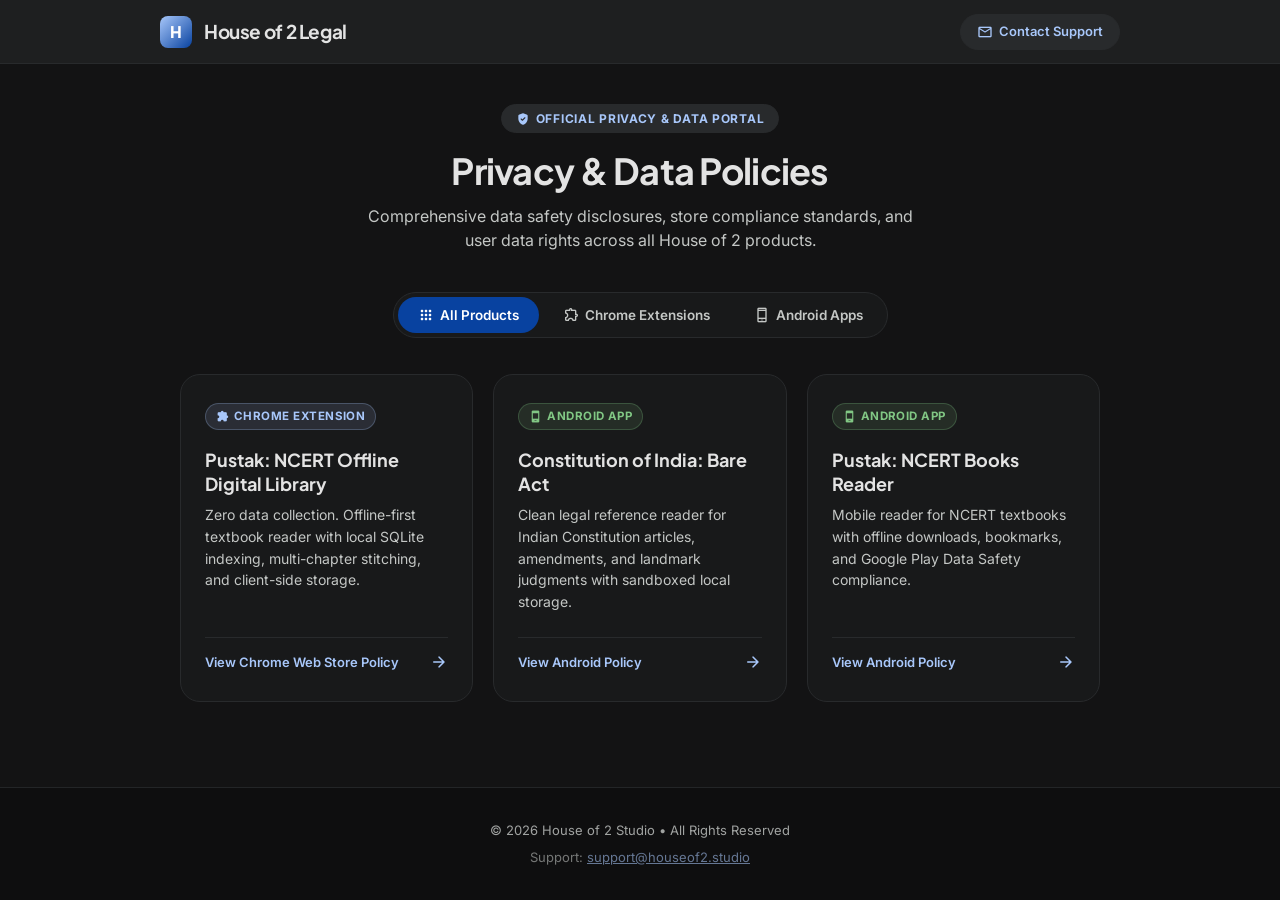
==== commit 660dc824: "design: apply official Google Ice Blue & Graphite Gemini Material 3 tokens to all policy pages" ====
--- a/index.html
+++ b/index.html
@@ -3,59 +3,60 @@
 <head>
     <meta charset="UTF-8">
     <meta name="viewport" content="width=device-width, initial-scale=1.0">
-    <title>Privacy Center — House of 2 Studio</title>
-    <!-- Google Fonts Outfit & Inter -->
+    <title>Privacy Center • House of 2 Studio</title>
+    <!-- Google Fonts: Plus Jakarta Sans, Outfit, Inter & Material Symbols Rounded -->
     <link rel="preconnect" href="https://fonts.googleapis.com">
     <link rel="preconnect" href="https://fonts.gstatic.com" crossorigin>
-    <link href="https://fonts.googleapis.com/css2?family=Inter:wght@300;400;500;600;700&family=Outfit:wght@400;500;600;700;800&display=swap" rel="stylesheet">
+    <link href="https://fonts.googleapis.com/css2?family=Inter:wght@300;400;500;600;700&family=Plus+Jakarta+Sans:wght@500;600;700;800&family=Outfit:wght@500;600;700&display=swap" rel="stylesheet">
+    <link rel="stylesheet" href="https://fonts.googleapis.com/css2?family=Material+Symbols+Rounded:opsz,wght,FILL,GRAD@20..48,100..700,0..1,-50..200" />
     
     <style>
-        /* 
-          Pustak & House of 2 "Quiet Material 3" Design System
-          Exact tokens from Pustak Extension & Website
-        */
         :root {
-            --md-sys-color-primary: #D0BCFF;
-            --md-sys-color-on-primary: #381E72;
-            --md-sys-color-primary-container: #4F378B;
-            --md-sys-color-on-primary-container: #EADDFF;
-            --md-sys-color-secondary: #CCC2DC;
-            --md-sys-color-on-secondary: #332D41;
-            --md-sys-color-secondary-container: #4A4458;
-            --md-sys-color-on-secondary-container: #E8DEF8;
-
-            --md-sys-color-tertiary: #EFB8C8;
-            --md-sys-color-on-tertiary: #492532;
-            --md-sys-color-tertiary-container: #633B48;
-            --md-sys-color-on-tertiary-container: #FFD8E4;
-
-            --md-sys-color-surface: #0A0A0C;
-            --md-sys-color-surface-dim: #070709;
-            --md-sys-color-on-surface: #F0F0F2;
-            --md-sys-color-on-surface-variant: #A0A0AB;
-            --md-sys-color-surface-container-low: #0F0D13;
-            --md-sys-color-surface-container: #141218;
-            --md-sys-color-surface-container-high: #1D1B22;
-            --md-sys-color-surface-container-highest: #282530;
-
-            --md-sys-color-outline: #4A4550;
-            --md-sys-color-outline-variant: rgba(255, 255, 255, 0.08);
-
-            --badge-chrome: #D0BCFF;
-            --badge-chrome-bg: rgba(208, 188, 255, 0.12);
-            --badge-chrome-border: rgba(208, 188, 255, 0.25);
-            --badge-android: #81C784;
-            --badge-android-bg: rgba(129, 199, 132, 0.12);
-            --badge-android-border: rgba(129, 199, 132, 0.25);
-
-            --font-brand: 'Outfit', sans-serif;
-            --font-plain: 'Inter', sans-serif;
+            /* 
+             * Gemini Notebook & Material 3 Official Design Tokens (Exact Pustak Extension Palette)
+             */
+            --md-sys-color-surface: #131314;
+            --md-sys-color-surface-dim: #0E0E0F;
+            --md-sys-color-surface-bright: #1E1F20;
+            --md-sys-color-surface-container-lowest: #0E0E0F;
+            --md-sys-color-surface-container-low: #18191A;
+            --md-sys-color-surface-container: #1E1F20;
+            --md-sys-color-surface-container-high: #282A2C;
+            --md-sys-color-surface-container-highest: #333538;
+
+            /* Primary Accent: Google Ice Blue */
+            --md-sys-color-primary: #A8C7FA;
+            --md-sys-color-on-primary: #042B59;
+            --md-sys-color-primary-container: #0842A0;
+            --md-sys-color-on-primary-container: #D3E3FD;
+
+            /* Secondary & Tertiary */
+            --md-sys-color-secondary: #C4C7C5;
+            --md-sys-color-on-secondary: #2D312E;
+            --md-sys-color-secondary-container: #282A2C;
+            --md-sys-color-on-secondary-container: #E3E3E3;
+
+            --md-sys-color-tertiary: #C2E7FF;
+            --md-sys-color-on-tertiary: #003351;
+            --md-sys-color-tertiary-container: #004D73;
+            --md-sys-color-on-tertiary-container: #C2E7FF;
+
+            /* Typography & Borders */
+            --md-sys-color-on-surface: #E3E3E3;
+            --md-sys-color-on-surface-variant: #C4C7C5;
+            --md-sys-color-outline: #8E918F;
+            --md-sys-color-outline-variant: #282A2C;
+
+            --font-brand: 'Plus Jakarta Sans', 'Outfit', -apple-system, BlinkMacSystemFont, sans-serif;
+            --font-plain: 'Inter', -apple-system, BlinkMacSystemFont, sans-serif;
         }
 
         * {
             margin: 0;
             padding: 0;
             box-sizing: border-box;
+            -webkit-font-smoothing: antialiased;
+            -moz-osx-font-smoothing: grayscale;
         }
 
         body {
@@ -68,162 +69,152 @@
             min-height: 100vh;
             display: flex;
             flex-direction: column;
-            position: relative;
-            overflow-x: hidden;
-        }
-
-        /* Ambient Glow & Subtle Grain Texture */
-        .ambient-glow {
-            position: fixed;
-            top: 0;
-            left: 50%;
-            transform: translateX(-50%);
-            width: 1000px;
-            height: 600px;
-            background: radial-gradient(circle, rgba(208, 188, 255, 0.05) 0%, rgba(239, 184, 200, 0.02) 40%, transparent 70%);
-            pointer-events: none;
-            z-index: 0;
-        }
-
-        /* Top App Bar */
+        }
+
+        .material-symbols-rounded {
+            font-variation-settings: 'FILL' 0, 'wght' 400, 'GRAD' 0, 'opsz' 24;
+            vertical-align: middle;
+        }
+
+        .material-symbols-rounded.filled {
+            font-variation-settings: 'FILL' 1, 'wght' 400, 'GRAD' 0, 'opsz' 24;
+        }
+
+        /* Minimalist Top Bar */
         .top-bar {
-            background-color: rgba(10, 10, 12, 0.85);
+            height: 64px;
+            background-color: var(--md-sys-color-surface-container);
             border-bottom: 1px solid var(--md-sys-color-outline-variant);
-            padding: 1.1rem 2rem;
+            display: flex;
+            align-items: center;
+            padding: 0 24px;
             position: sticky;
             top: 0;
-            z-index: 100;
-            backdrop-filter: blur(20px);
-            -webkit-backdrop-filter: blur(20px);
-        }
-
-        .top-bar-content {
-            max-width: 1000px;
+            z-index: 1000;
+            backdrop-filter: blur(16px);
+        }
+
+        .top-bar-inner {
+            max-width: 960px;
+            width: 100%;
             margin: 0 auto;
             display: flex;
             align-items: center;
             justify-content: space-between;
         }
 
-        .brand-link {
+        .brand-group {
             display: flex;
             align-items: center;
             gap: 12px;
             text-decoration: none;
-            font-family: var(--font-brand);
-            font-weight: 700;
-            font-size: 1.35rem;
-            letter-spacing: -0.02em;
-        }
-
-        .brand-logo {
+            color: var(--md-sys-color-on-surface);
+        }
+
+        .brand-logo-icon {
             width: 32px;
             height: 32px;
+            background: linear-gradient(135deg, #A8C7FA 0%, #0842A0 100%);
             border-radius: 8px;
-            background: linear-gradient(135deg, var(--md-sys-color-primary) 0%, #B69DF8 100%);
             display: flex;
             align-items: center;
             justify-content: center;
-            color: var(--md-sys-color-on-primary);
-            font-size: 18px;
+            color: #FFFFFF;
+            font-family: var(--font-brand);
             font-weight: 800;
-        }
-
-        .brand-text {
-            background: linear-gradient(135deg, #FFFFFF 0%, #EADDFF 100%);
-            -webkit-background-clip: text;
-            -webkit-text-fill-color: transparent;
+            font-size: 16px;
+        }
+
+        .brand-title {
+            font-family: var(--font-brand);
+            font-size: 19px;
+            font-weight: 700;
+            letter-spacing: -0.02em;
         }
 
         .support-btn {
-            font-size: 0.85rem;
+            display: inline-flex;
+            align-items: center;
+            gap: 6px;
+            height: 36px;
+            padding: 0 16px;
+            border-radius: 9999px;
+            background-color: var(--md-sys-color-surface-container-high);
+            border: 1px solid var(--md-sys-color-outline-variant);
+            color: var(--md-sys-color-primary);
+            font-size: 13px;
             font-weight: 600;
-            color: var(--md-sys-color-primary);
             text-decoration: none;
-            padding: 8px 18px;
-            border-radius: 9999px;
-            background-color: rgba(208, 188, 255, 0.08);
-            border: 1px solid rgba(208, 188, 255, 0.2);
-            transition: all 0.25s cubic-bezier(0.2, 0, 0, 1);
-            letter-spacing: 0.02em;
+            transition: all 0.2s cubic-bezier(0.2, 0, 0, 1);
         }
 
         .support-btn:hover {
-            color: #FFFFFF;
             background-color: var(--md-sys-color-primary-container);
             border-color: var(--md-sys-color-primary);
-            transform: translateY(-1px);
+            color: #FFFFFF;
         }
 
         /* Main Wrapper */
         main {
-            max-width: 1000px;
-            margin: 3.5rem auto 5rem;
-            padding: 0 1.5rem;
+            max-width: 960px;
+            width: 100%;
+            margin: 40px auto 72px;
+            padding: 0 20px;
             flex: 1;
-            width: 100%;
-            position: relative;
-            z-index: 1;
         }
 
         /* Hero */
         .hero {
             text-align: center;
-            margin-bottom: 3.5rem;
+            margin-bottom: 40px;
         }
 
         .hero-pill {
             display: inline-flex;
             align-items: center;
-            gap: 8px;
-            padding: 6px 16px;
-            background-color: rgba(255, 255, 255, 0.03);
+            gap: 6px;
+            padding: 4px 14px;
+            background-color: var(--md-sys-color-surface-container-high);
+            border: 1px solid var(--md-sys-color-outline-variant);
             color: var(--md-sys-color-primary);
-            border: 1px solid rgba(208, 188, 255, 0.2);
             border-radius: 9999px;
-            font-size: 0.75rem;
+            font-size: 12px;
             font-weight: 700;
             text-transform: uppercase;
-            letter-spacing: 0.15em;
-            margin-bottom: 1.5rem;
+            letter-spacing: 0.06em;
+            margin-bottom: 16px;
         }
 
         h1 {
             font-family: var(--font-brand);
-            font-size: 3.2rem;
+            font-size: 36px;
             font-weight: 700;
-            letter-spacing: -0.03em;
-            margin-bottom: 1rem;
-            line-height: 1.15;
-        }
-
-        .text-gradient {
-            background: linear-gradient(135deg, #FFFFFF 30%, #D0BCFF 100%);
-            -webkit-background-clip: text;
-            -webkit-text-fill-color: transparent;
+            letter-spacing: -0.02em;
+            color: var(--md-sys-color-on-surface);
+            line-height: 1.2;
+            margin-bottom: 12px;
         }
 
         .hero-subtitle {
-            font-size: 1.15rem;
+            font-size: 16px;
             color: var(--md-sys-color-on-surface-variant);
-            max-width: 620px;
+            max-width: 580px;
             margin: 0 auto;
-            font-weight: 400;
-            line-height: 1.6;
-        }
-
-        /* Material 3 Segmented Filter Buttons */
-        .filter-section {
+            line-height: 1.5;
+        }
+
+        /* Segmented Filter */
+        .filter-container {
             display: flex;
             justify-content: center;
-            margin-bottom: 3rem;
+            margin-bottom: 36px;
         }
 
         .segmented-group {
             display: inline-flex;
             background-color: var(--md-sys-color-surface-container-low);
             border: 1px solid var(--md-sys-color-outline-variant);
-            padding: 5px;
+            padding: 4px;
             border-radius: 9999px;
             gap: 4px;
         }
@@ -232,196 +223,185 @@
             background: transparent;
             color: var(--md-sys-color-on-surface-variant);
             border: none;
-            padding: 9px 22px;
+            height: 36px;
+            padding: 0 20px;
             border-radius: 9999px;
             font-family: var(--font-plain);
-            font-size: 0.875rem;
-            font-weight: 500;
+            font-size: 13.5px;
+            font-weight: 600;
             cursor: pointer;
+            display: inline-flex;
+            align-items: center;
+            gap: 6px;
             transition: all 0.2s cubic-bezier(0.2, 0, 0, 1);
         }
 
         .segmented-btn:hover {
             color: #FFFFFF;
-            background-color: rgba(255, 255, 255, 0.05);
+            background-color: var(--md-sys-color-surface-container-high);
         }
 
         .segmented-btn.active {
             background-color: var(--md-sys-color-primary-container);
-            color: var(--md-sys-color-on-primary-container);
-            font-weight: 600;
-            box-shadow: 0 2px 8px rgba(0, 0, 0, 0.4);
+            color: #FFFFFF;
         }
 
         /* Policy Cards Grid */
         .policy-grid {
             display: grid;
-            grid-template-columns: repeat(auto-fit, minmax(300px, 1fr));
-            gap: 24px;
-        }
-
-        /* Glass Cards */
+            grid-template-columns: repeat(auto-fit, minmax(290px, 1fr));
+            gap: 20px;
+        }
+
         .policy-card {
-            background-color: var(--md-sys-color-surface-container);
-            border: 1px solid rgba(255, 255, 255, 0.05);
-            border-radius: 28px;
-            padding: 2.2rem;
+            background-color: var(--md-sys-color-surface-container-low);
+            border: 1px solid var(--md-sys-color-outline-variant);
+            border-radius: 20px;
+            padding: 28px 24px;
             text-decoration: none;
             color: inherit;
             display: flex;
             flex-direction: column;
             justify-content: space-between;
-            transition: all 0.3s cubic-bezier(0.2, 0, 0, 1);
-            position: relative;
-            overflow: hidden;
-        }
-
-        .policy-card::before {
-            content: '';
-            position: absolute;
-            top: 0;
-            left: 0;
-            right: 0;
-            height: 1px;
-            background: linear-gradient(90deg, transparent, rgba(208, 188, 255, 0.2), transparent);
-            opacity: 0;
-            transition: opacity 0.3s ease;
+            transition: all 0.25s cubic-bezier(0.2, 0, 0, 1);
         }
 
         .policy-card:hover {
-            transform: translateY(-6px);
-            border-color: rgba(208, 188, 255, 0.3);
-            background-color: var(--md-sys-color-surface-container-high);
-            box-shadow: 0 20px 40px rgba(0, 0, 0, 0.4);
-        }
-
-        .policy-card:hover::before {
-            opacity: 1;
+            transform: translateY(-4px);
+            border-color: var(--md-sys-color-primary);
+            background-color: var(--md-sys-color-surface-container);
+            box-shadow: 0 8px 24px rgba(0, 0, 0, 0.5);
         }
 
         .card-header {
             display: flex;
             align-items: center;
             justify-content: space-between;
-            margin-bottom: 1.5rem;
-        }
-
-        .card-badge {
-            font-size: 0.725rem;
+            margin-bottom: 18px;
+        }
+
+        .card-tag {
+            display: inline-flex;
+            align-items: center;
+            gap: 5px;
+            font-size: 11.5px;
             font-weight: 700;
-            padding: 5px 14px;
+            padding: 3px 10px;
             border-radius: 9999px;
             text-transform: uppercase;
-            letter-spacing: 0.06em;
-        }
-
-        .badge-chrome-tag {
-            background-color: var(--badge-chrome-bg);
-            color: var(--badge-chrome);
-            border: 1px solid var(--badge-chrome-border);
-        }
-
-        .badge-android-tag {
-            background-color: var(--badge-android-bg);
-            color: var(--badge-android);
-            border: 1px solid var(--badge-android-border);
+            letter-spacing: 0.04em;
+        }
+
+        .tag-chrome {
+            background-color: rgba(168, 199, 250, 0.12);
+            color: var(--md-sys-color-primary);
+            border: 1px solid rgba(168, 199, 250, 0.25);
+        }
+
+        .tag-android {
+            background-color: rgba(129, 199, 132, 0.12);
+            color: #81C784;
+            border: 1px solid rgba(129, 199, 132, 0.25);
         }
 
         .policy-card h2 {
             font-family: var(--font-brand);
-            font-size: 1.45rem;
-            font-weight: 600;
-            color: #FFFFFF;
-            margin-bottom: 0.75rem;
-            letter-spacing: -0.01em;
-            line-height: 1.3;
+            font-size: 18px;
+            font-weight: 700;
+            color: var(--md-sys-color-on-surface);
+            margin-bottom: 8px;
+            line-height: 1.35;
         }
 
         .policy-card p {
-            font-size: 0.925rem;
+            font-size: 14px;
             color: var(--md-sys-color-on-surface-variant);
-            margin-bottom: 2rem;
-            line-height: 1.6;
+            margin-bottom: 24px;
+            line-height: 1.55;
         }
 
         .card-footer {
             display: flex;
             align-items: center;
             justify-content: space-between;
-            font-size: 0.875rem;
+            font-size: 13px;
             font-weight: 600;
             color: var(--md-sys-color-primary);
-            padding-top: 1.25rem;
+            padding-top: 14px;
             border-top: 1px solid var(--md-sys-color-outline-variant);
         }
 
-        .card-arrow {
-            font-size: 1.2rem;
-            transition: transform 0.25s cubic-bezier(0.2, 0, 0, 1);
-        }
-
-        .policy-card:hover .card-arrow {
-            transform: translateX(6px);
+        .policy-card:hover .card-footer .material-symbols-rounded {
+            transform: translateX(3px);
+        }
+
+        .card-footer .material-symbols-rounded {
+            transition: transform 0.2s ease;
+            font-size: 18px;
         }
 
         /* Footer */
         footer {
+            background-color: var(--md-sys-color-surface-container-lowest);
+            border-top: 1px solid var(--md-sys-color-outline-variant);
+            padding: 32px 24px;
             text-align: center;
-            padding: 3.5rem 1.5rem;
+            font-size: 13px;
             color: var(--md-sys-color-on-surface-variant);
-            font-size: 0.875rem;
-            border-top: 1px solid var(--md-sys-color-outline-variant);
-            background-color: var(--md-sys-color-surface-container-low);
-            position: relative;
-            z-index: 1;
+            opacity: 0.8;
         }
 
         footer a {
             color: var(--md-sys-color-primary);
-            text-decoration: none;
-        }
-
-        footer a:hover {
             text-decoration: underline;
         }
 
-        @media (max-width: 600px) {
-            h1 { font-size: 2.3rem; }
+        @media (max-width: 640px) {
+            h1 { font-size: 26px; }
             .policy-grid { grid-template-columns: 1fr; }
-            .hero-subtitle { font-size: 1rem; }
-            .top-bar { padding: 1rem; }
-            .segmented-btn { padding: 7px 16px; font-size: 0.8rem; }
+            .top-bar { padding: 0 16px; }
         }
     </style>
 </head>
 <body>
 
-    <div class="ambient-glow"></div>
-
     <header class="top-bar">
-        <div class="top-bar-content">
-            <a href="./" class="brand-link">
-                <div class="brand-logo">H</div>
-                <span class="brand-text">House of 2</span>
+        <div class="top-bar-inner">
+            <a href="./" class="brand-group">
+                <div class="brand-logo-icon">H</div>
+                <span class="brand-title">House of 2 Legal</span>
             </a>
             <a href="mailto:support@houseof2.studio" class="support-btn">
-                Contact Support
+                <span class="material-symbols-rounded" style="font-size: 16px;">mail</span>
+                <span>Contact Support</span>
             </a>
         </div>
     </header>
 
     <main>
         <div class="hero">
-            <span class="hero-pill">Official Trust &amp; Privacy Portal</span>
-            <h1>Trust, Privacy &amp; <br><span class="text-gradient">Data Safety</span></h1>
-            <p class="hero-subtitle">Comprehensive data handling disclosures, store compliance standards, and user data rights for all House of 2 products.</p>
+            <span class="hero-pill">
+                <span class="material-symbols-rounded filled" style="font-size: 14px;">verified_user</span>
+                Official Privacy &amp; Data Portal
+            </span>
+            <h1>Privacy &amp; Data Policies</h1>
+            <p class="hero-subtitle">Comprehensive data safety disclosures, store compliance standards, and user data rights across all House of 2 products.</p>
         </div>
 
-        <div class="filter-section">
+        <div class="filter-container">
             <div class="segmented-group">
-                <button class="segmented-btn active" onclick="filterCategory('all', this)">All Products</button>
-                <button class="segmented-btn" onclick="filterCategory('chrome', this)">Chrome Extensions</button>
-                <button class="segmented-btn" onclick="filterCategory('android', this)">Android Apps</button>
+                <button class="segmented-btn active" onclick="filterCategory('all', this)">
+                    <span class="material-symbols-rounded" style="font-size: 16px;">apps</span>
+                    <span>All Products</span>
+                </button>
+                <button class="segmented-btn" onclick="filterCategory('chrome', this)">
+                    <span class="material-symbols-rounded" style="font-size: 16px;">extension</span>
+                    <span>Chrome Extensions</span>
+                </button>
+                <button class="segmented-btn" onclick="filterCategory('android', this)">
+                    <span class="material-symbols-rounded" style="font-size: 16px;">phone_android</span>
+                    <span>Android Apps</span>
+                </button>
             </div>
         </div>
 
@@ -430,14 +410,17 @@
             <a href="pustak-chrome-extension/" class="policy-card" data-category="chrome">
                 <div>
                     <div class="card-header">
-                        <span class="card-badge badge-chrome-tag">🌐 Chrome Extension</span>
+                        <span class="card-tag tag-chrome">
+                            <span class="material-symbols-rounded filled" style="font-size: 13px;">extension</span>
+                            Chrome Extension
+                        </span>
                     </div>
                     <h2>Pustak: NCERT Offline Digital Library</h2>
-                    <p>Zero data collection. Offline-first textbook reader with local SQLite indexing, multi-chapter stitching, and client-side OPFS storage.</p>
+                    <p>Zero data collection. Offline-first textbook reader with local SQLite indexing, multi-chapter stitching, and client-side storage.</p>
                 </div>
                 <div class="card-footer">
                     <span>View Chrome Web Store Policy</span>
-                    <span class="card-arrow">&rarr;</span>
+                    <span class="material-symbols-rounded">arrow_forward</span>
                 </div>
             </a>
 
@@ -445,14 +428,17 @@
             <a href="coi-bareact/" class="policy-card" data-category="android">
                 <div>
                     <div class="card-header">
-                        <span class="card-badge badge-android-tag">📱 Android App</span>
+                        <span class="card-tag tag-android">
+                            <span class="material-symbols-rounded filled" style="font-size: 13px;">phone_android</span>
+                            Android App
+                        </span>
                     </div>
                     <h2>Constitution of India: Bare Act</h2>
-                    <p>Clean educational reference for Indian constitutional articles, amendments, and landmark judgments with sandboxed local storage.</p>
+                    <p>Clean legal reference reader for Indian Constitution articles, amendments, and landmark judgments with sandboxed local storage.</p>
                 </div>
                 <div class="card-footer">
                     <span>View Android Policy</span>
-                    <span class="card-arrow">&rarr;</span>
+                    <span class="material-symbols-rounded">arrow_forward</span>
                 </div>
             </a>
 
@@ -460,14 +446,17 @@
             <a href="pustak-android/" class="policy-card" data-category="android">
                 <div>
                     <div class="card-header">
-                        <span class="card-badge badge-android-tag">📱 Android App</span>
+                        <span class="card-tag tag-android">
+                            <span class="material-symbols-rounded filled" style="font-size: 13px;">phone_android</span>
+                            Android App
+                        </span>
                     </div>
                     <h2>Pustak: NCERT Books Reader</h2>
                     <p>Mobile reader for NCERT textbooks with offline downloads, bookmarks, and Google Play Data Safety compliance.</p>
                 </div>
                 <div class="card-footer">
                     <span>View Android Policy</span>
-                    <span class="card-arrow">&rarr;</span>
+                    <span class="material-symbols-rounded">arrow_forward</span>
                 </div>
             </a>
         </div>
@@ -475,7 +464,7 @@
 
     <footer>
         <p>&copy; 2026 House of 2 Studio • All Rights Reserved</p>
-        <p style="margin-top: 8px; opacity: 0.7;">Support &amp; Inquiries: <a href="mailto:support@houseof2.studio">support@houseof2.studio</a></p>
+        <p style="margin-top: 6px; opacity: 0.7;">Support: <a href="mailto:support@houseof2.studio">support@houseof2.studio</a></p>
     </footer>
 
     <script>
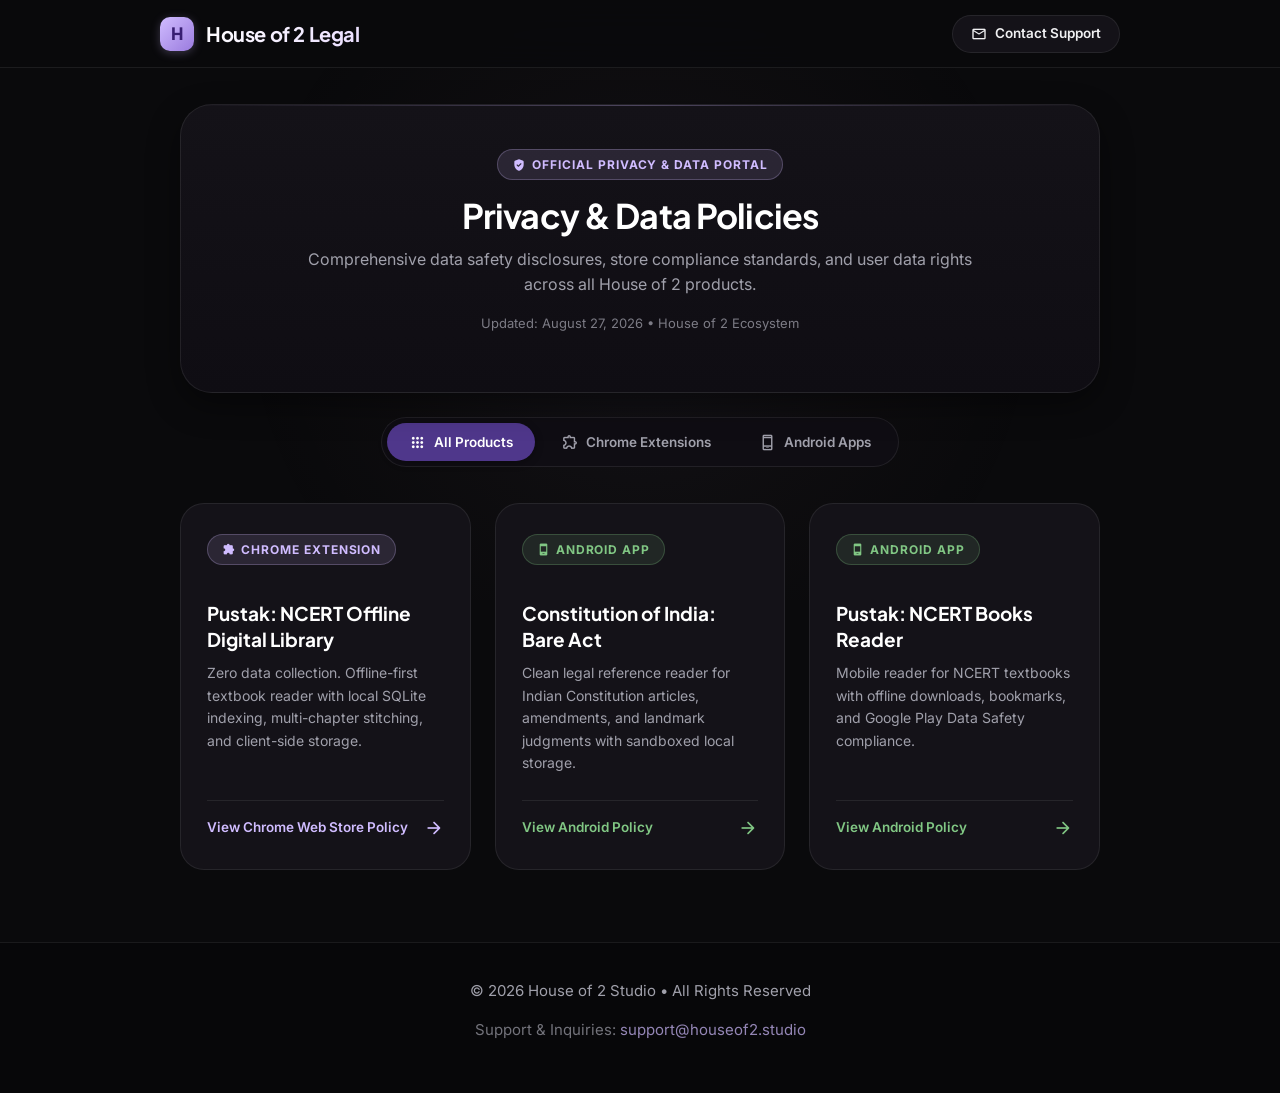
==== commit 87f6cbfe: "feat(design): implement unified shared Material 3 design system stylesheet across all pages" ====
--- a/index.html
+++ b/index.html
@@ -4,206 +4,8 @@
     <meta charset="UTF-8">
     <meta name="viewport" content="width=device-width, initial-scale=1.0">
     <title>Privacy Center • House of 2 Studio</title>
-    <!-- Google Fonts: Plus Jakarta Sans, Outfit, Inter & Material Symbols Rounded -->
-    <link rel="preconnect" href="https://fonts.googleapis.com">
-    <link rel="preconnect" href="https://fonts.gstatic.com" crossorigin>
-    <link href="https://fonts.googleapis.com/css2?family=Inter:wght@300;400;500;600;700&family=Plus+Jakarta+Sans:wght@500;600;700;800&family=Outfit:wght@500;600;700&display=swap" rel="stylesheet">
-    <link rel="stylesheet" href="https://fonts.googleapis.com/css2?family=Material+Symbols+Rounded:opsz,wght,FILL,GRAD@20..48,100..700,0..1,-50..200" />
-    
+    <link rel="stylesheet" href="./style.css">
     <style>
-        :root {
-            /* 
-             * Gemini Notebook & Material 3 Official Design Tokens (Exact Pustak Extension Palette)
-             */
-            --md-sys-color-surface: #131314;
-            --md-sys-color-surface-dim: #0E0E0F;
-            --md-sys-color-surface-bright: #1E1F20;
-            --md-sys-color-surface-container-lowest: #0E0E0F;
-            --md-sys-color-surface-container-low: #18191A;
-            --md-sys-color-surface-container: #1E1F20;
-            --md-sys-color-surface-container-high: #282A2C;
-            --md-sys-color-surface-container-highest: #333538;
-
-            /* Primary Accent: Google Ice Blue */
-            --md-sys-color-primary: #A8C7FA;
-            --md-sys-color-on-primary: #042B59;
-            --md-sys-color-primary-container: #0842A0;
-            --md-sys-color-on-primary-container: #D3E3FD;
-
-            /* Secondary & Tertiary */
-            --md-sys-color-secondary: #C4C7C5;
-            --md-sys-color-on-secondary: #2D312E;
-            --md-sys-color-secondary-container: #282A2C;
-            --md-sys-color-on-secondary-container: #E3E3E3;
-
-            --md-sys-color-tertiary: #C2E7FF;
-            --md-sys-color-on-tertiary: #003351;
-            --md-sys-color-tertiary-container: #004D73;
-            --md-sys-color-on-tertiary-container: #C2E7FF;
-
-            /* Typography & Borders */
-            --md-sys-color-on-surface: #E3E3E3;
-            --md-sys-color-on-surface-variant: #C4C7C5;
-            --md-sys-color-outline: #8E918F;
-            --md-sys-color-outline-variant: #282A2C;
-
-            --font-brand: 'Plus Jakarta Sans', 'Outfit', -apple-system, BlinkMacSystemFont, sans-serif;
-            --font-plain: 'Inter', -apple-system, BlinkMacSystemFont, sans-serif;
-        }
-
-        * {
-            margin: 0;
-            padding: 0;
-            box-sizing: border-box;
-            -webkit-font-smoothing: antialiased;
-            -moz-osx-font-smoothing: grayscale;
-        }
-
-        body {
-            font-family: var(--font-plain);
-            background-color: var(--md-sys-color-surface);
-            color: var(--md-sys-color-on-surface);
-            line-height: 1.6;
-            margin: 0;
-            padding: 0;
-            min-height: 100vh;
-            display: flex;
-            flex-direction: column;
-        }
-
-        .material-symbols-rounded {
-            font-variation-settings: 'FILL' 0, 'wght' 400, 'GRAD' 0, 'opsz' 24;
-            vertical-align: middle;
-        }
-
-        .material-symbols-rounded.filled {
-            font-variation-settings: 'FILL' 1, 'wght' 400, 'GRAD' 0, 'opsz' 24;
-        }
-
-        /* Minimalist Top Bar */
-        .top-bar {
-            height: 64px;
-            background-color: var(--md-sys-color-surface-container);
-            border-bottom: 1px solid var(--md-sys-color-outline-variant);
-            display: flex;
-            align-items: center;
-            padding: 0 24px;
-            position: sticky;
-            top: 0;
-            z-index: 1000;
-            backdrop-filter: blur(16px);
-        }
-
-        .top-bar-inner {
-            max-width: 960px;
-            width: 100%;
-            margin: 0 auto;
-            display: flex;
-            align-items: center;
-            justify-content: space-between;
-        }
-
-        .brand-group {
-            display: flex;
-            align-items: center;
-            gap: 12px;
-            text-decoration: none;
-            color: var(--md-sys-color-on-surface);
-        }
-
-        .brand-logo-icon {
-            width: 32px;
-            height: 32px;
-            background: linear-gradient(135deg, #A8C7FA 0%, #0842A0 100%);
-            border-radius: 8px;
-            display: flex;
-            align-items: center;
-            justify-content: center;
-            color: #FFFFFF;
-            font-family: var(--font-brand);
-            font-weight: 800;
-            font-size: 16px;
-        }
-
-        .brand-title {
-            font-family: var(--font-brand);
-            font-size: 19px;
-            font-weight: 700;
-            letter-spacing: -0.02em;
-        }
-
-        .support-btn {
-            display: inline-flex;
-            align-items: center;
-            gap: 6px;
-            height: 36px;
-            padding: 0 16px;
-            border-radius: 9999px;
-            background-color: var(--md-sys-color-surface-container-high);
-            border: 1px solid var(--md-sys-color-outline-variant);
-            color: var(--md-sys-color-primary);
-            font-size: 13px;
-            font-weight: 600;
-            text-decoration: none;
-            transition: all 0.2s cubic-bezier(0.2, 0, 0, 1);
-        }
-
-        .support-btn:hover {
-            background-color: var(--md-sys-color-primary-container);
-            border-color: var(--md-sys-color-primary);
-            color: #FFFFFF;
-        }
-
-        /* Main Wrapper */
-        main {
-            max-width: 960px;
-            width: 100%;
-            margin: 40px auto 72px;
-            padding: 0 20px;
-            flex: 1;
-        }
-
-        /* Hero */
-        .hero {
-            text-align: center;
-            margin-bottom: 40px;
-        }
-
-        .hero-pill {
-            display: inline-flex;
-            align-items: center;
-            gap: 6px;
-            padding: 4px 14px;
-            background-color: var(--md-sys-color-surface-container-high);
-            border: 1px solid var(--md-sys-color-outline-variant);
-            color: var(--md-sys-color-primary);
-            border-radius: 9999px;
-            font-size: 12px;
-            font-weight: 700;
-            text-transform: uppercase;
-            letter-spacing: 0.06em;
-            margin-bottom: 16px;
-        }
-
-        h1 {
-            font-family: var(--font-brand);
-            font-size: 36px;
-            font-weight: 700;
-            letter-spacing: -0.02em;
-            color: var(--md-sys-color-on-surface);
-            line-height: 1.2;
-            margin-bottom: 12px;
-        }
-
-        .hero-subtitle {
-            font-size: 16px;
-            color: var(--md-sys-color-on-surface-variant);
-            max-width: 580px;
-            margin: 0 auto;
-            line-height: 1.5;
-        }
-
-        /* Segmented Filter */
         .filter-container {
             display: flex;
             justify-content: center;
@@ -214,8 +16,8 @@
             display: inline-flex;
             background-color: var(--md-sys-color-surface-container-low);
             border: 1px solid var(--md-sys-color-outline-variant);
-            padding: 4px;
-            border-radius: 9999px;
+            padding: 5px;
+            border-radius: var(--radius-full);
             gap: 4px;
         }
 
@@ -223,16 +25,16 @@
             background: transparent;
             color: var(--md-sys-color-on-surface-variant);
             border: none;
-            height: 36px;
-            padding: 0 20px;
-            border-radius: 9999px;
+            height: 38px;
+            padding: 0 22px;
+            border-radius: var(--radius-full);
             font-family: var(--font-plain);
             font-size: 13.5px;
             font-weight: 600;
             cursor: pointer;
             display: inline-flex;
             align-items: center;
-            gap: 6px;
+            gap: 8px;
             transition: all 0.2s cubic-bezier(0.2, 0, 0, 1);
         }
 
@@ -244,162 +46,137 @@
         .segmented-btn.active {
             background-color: var(--md-sys-color-primary-container);
             color: #FFFFFF;
-        }
-
-        /* Policy Cards Grid */
+            box-shadow: var(--shadow-sm);
+        }
+
         .policy-grid {
             display: grid;
             grid-template-columns: repeat(auto-fit, minmax(290px, 1fr));
-            gap: 20px;
+            gap: 24px;
         }
 
         .policy-card {
-            background-color: var(--md-sys-color-surface-container-low);
+            background-color: var(--md-sys-color-surface-container);
             border: 1px solid var(--md-sys-color-outline-variant);
-            border-radius: 20px;
-            padding: 28px 24px;
+            border-radius: var(--radius-lg);
+            padding: 30px 26px;
             text-decoration: none;
             color: inherit;
             display: flex;
             flex-direction: column;
             justify-content: space-between;
             transition: all 0.25s cubic-bezier(0.2, 0, 0, 1);
+            position: relative;
+            overflow: hidden;
+        }
+
+        .policy-card::before {
+            content: '';
+            position: absolute;
+            top: 0;
+            left: 0;
+            right: 0;
+            height: 1px;
+            background: linear-gradient(90deg, transparent, rgba(208, 188, 255, 0.25), transparent);
+            opacity: 0;
+            transition: opacity 0.25s ease;
         }
 
         .policy-card:hover {
-            transform: translateY(-4px);
+            transform: translateY(-5px);
             border-color: var(--md-sys-color-primary);
-            background-color: var(--md-sys-color-surface-container);
-            box-shadow: 0 8px 24px rgba(0, 0, 0, 0.5);
+            background-color: var(--md-sys-color-surface-container-high);
+            box-shadow: var(--shadow-md);
+        }
+
+        .policy-card:hover::before {
+            opacity: 1;
         }
 
         .card-header {
             display: flex;
             align-items: center;
             justify-content: space-between;
-            margin-bottom: 18px;
-        }
-
-        .card-tag {
-            display: inline-flex;
-            align-items: center;
-            gap: 5px;
-            font-size: 11.5px;
-            font-weight: 700;
-            padding: 3px 10px;
-            border-radius: 9999px;
-            text-transform: uppercase;
-            letter-spacing: 0.04em;
-        }
-
-        .tag-chrome {
-            background-color: rgba(168, 199, 250, 0.12);
-            color: var(--md-sys-color-primary);
-            border: 1px solid rgba(168, 199, 250, 0.25);
-        }
-
-        .tag-android {
-            background-color: rgba(129, 199, 132, 0.12);
-            color: #81C784;
-            border: 1px solid rgba(129, 199, 132, 0.25);
+            margin-bottom: 20px;
         }
 
         .policy-card h2 {
             font-family: var(--font-brand);
-            font-size: 18px;
+            font-size: 19px;
             font-weight: 700;
-            color: var(--md-sys-color-on-surface);
-            margin-bottom: 8px;
+            color: #FFFFFF;
+            margin-bottom: 10px;
             line-height: 1.35;
         }
 
         .policy-card p {
             font-size: 14px;
             color: var(--md-sys-color-on-surface-variant);
-            margin-bottom: 24px;
-            line-height: 1.55;
+            margin-bottom: 26px;
+            line-height: 1.6;
         }
 
         .card-footer {
             display: flex;
             align-items: center;
             justify-content: space-between;
-            font-size: 13px;
+            font-size: 13.5px;
             font-weight: 600;
             color: var(--md-sys-color-primary);
-            padding-top: 14px;
+            padding-top: 16px;
             border-top: 1px solid var(--md-sys-color-outline-variant);
         }
 
         .policy-card:hover .card-footer .material-symbols-rounded {
-            transform: translateX(3px);
+            transform: translateX(4px);
         }
 
         .card-footer .material-symbols-rounded {
             transition: transform 0.2s ease;
-            font-size: 18px;
-        }
-
-        /* Footer */
-        footer {
-            background-color: var(--md-sys-color-surface-container-lowest);
-            border-top: 1px solid var(--md-sys-color-outline-variant);
-            padding: 32px 24px;
-            text-align: center;
-            font-size: 13px;
-            color: var(--md-sys-color-on-surface-variant);
-            opacity: 0.8;
-        }
-
-        footer a {
-            color: var(--md-sys-color-primary);
-            text-decoration: underline;
-        }
-
-        @media (max-width: 640px) {
-            h1 { font-size: 26px; }
-            .policy-grid { grid-template-columns: 1fr; }
-            .top-bar { padding: 0 16px; }
+            font-size: 20px;
         }
     </style>
 </head>
 <body>
 
-    <header class="top-bar">
-        <div class="top-bar-inner">
-            <a href="./" class="brand-group">
-                <div class="brand-logo-icon">H</div>
-                <span class="brand-title">House of 2 Legal</span>
-            </a>
-            <a href="mailto:support@houseof2.studio" class="support-btn">
+    <div class="ambient-glow"></div>
+
+    <header class="m3-top-bar">
+        <div class="m3-top-bar-inner">
+            <a href="./" class="m3-brand-group">
+                <div class="m3-brand-logo">H</div>
+                <span class="m3-brand-title">House of 2 Legal</span>
+            </a>
+            <a href="mailto:support@houseof2.studio" class="m3-nav-pill">
                 <span class="material-symbols-rounded" style="font-size: 16px;">mail</span>
                 <span>Contact Support</span>
             </a>
         </div>
     </header>
 
-    <main>
-        <div class="hero">
-            <span class="hero-pill">
+    <main class="m3-main-container">
+        <div class="m3-hero-card" style="text-align: center;">
+            <span class="m3-badge m3-badge-chrome">
                 <span class="material-symbols-rounded filled" style="font-size: 14px;">verified_user</span>
                 Official Privacy &amp; Data Portal
             </span>
-            <h1>Privacy &amp; Data Policies</h1>
-            <p class="hero-subtitle">Comprehensive data safety disclosures, store compliance standards, and user data rights across all House of 2 products.</p>
+            <h1 class="m3-hero-title">Privacy &amp; Data Policies</h1>
+            <p class="m3-hero-subtitle" style="margin: 0 auto 16px;">Comprehensive data safety disclosures, store compliance standards, and user data rights across all House of 2 products.</p>
+            <p class="m3-hero-meta">Updated: August 27, 2026 • House of 2 Ecosystem</p>
         </div>
 
         <div class="filter-container">
             <div class="segmented-group">
                 <button class="segmented-btn active" onclick="filterCategory('all', this)">
-                    <span class="material-symbols-rounded" style="font-size: 16px;">apps</span>
+                    <span class="material-symbols-rounded" style="font-size: 17px;">apps</span>
                     <span>All Products</span>
                 </button>
                 <button class="segmented-btn" onclick="filterCategory('chrome', this)">
-                    <span class="material-symbols-rounded" style="font-size: 16px;">extension</span>
+                    <span class="material-symbols-rounded" style="font-size: 17px;">extension</span>
                     <span>Chrome Extensions</span>
                 </button>
                 <button class="segmented-btn" onclick="filterCategory('android', this)">
-                    <span class="material-symbols-rounded" style="font-size: 16px;">phone_android</span>
+                    <span class="material-symbols-rounded" style="font-size: 17px;">phone_android</span>
                     <span>Android Apps</span>
                 </button>
             </div>
@@ -410,7 +187,7 @@
             <a href="pustak-chrome-extension/" class="policy-card" data-category="chrome">
                 <div>
                     <div class="card-header">
-                        <span class="card-tag tag-chrome">
+                        <span class="m3-badge m3-badge-chrome">
                             <span class="material-symbols-rounded filled" style="font-size: 13px;">extension</span>
                             Chrome Extension
                         </span>
@@ -428,7 +205,7 @@
             <a href="coi-bareact/" class="policy-card" data-category="android">
                 <div>
                     <div class="card-header">
-                        <span class="card-tag tag-android">
+                        <span class="m3-badge m3-badge-android">
                             <span class="material-symbols-rounded filled" style="font-size: 13px;">phone_android</span>
                             Android App
                         </span>
@@ -437,8 +214,8 @@
                     <p>Clean legal reference reader for Indian Constitution articles, amendments, and landmark judgments with sandboxed local storage.</p>
                 </div>
                 <div class="card-footer">
-                    <span>View Android Policy</span>
-                    <span class="material-symbols-rounded">arrow_forward</span>
+                    <span style="color: var(--md-sys-color-android);">View Android Policy</span>
+                    <span class="material-symbols-rounded" style="color: var(--md-sys-color-android);">arrow_forward</span>
                 </div>
             </a>
 
@@ -446,7 +223,7 @@
             <a href="pustak-android/" class="policy-card" data-category="android">
                 <div>
                     <div class="card-header">
-                        <span class="card-tag tag-android">
+                        <span class="m3-badge m3-badge-android">
                             <span class="material-symbols-rounded filled" style="font-size: 13px;">phone_android</span>
                             Android App
                         </span>
@@ -455,8 +232,8 @@
                     <p>Mobile reader for NCERT textbooks with offline downloads, bookmarks, and Google Play Data Safety compliance.</p>
                 </div>
                 <div class="card-footer">
-                    <span>View Android Policy</span>
-                    <span class="material-symbols-rounded">arrow_forward</span>
+                    <span style="color: var(--md-sys-color-android);">View Android Policy</span>
+                    <span class="material-symbols-rounded" style="color: var(--md-sys-color-android);">arrow_forward</span>
                 </div>
             </a>
         </div>
@@ -464,7 +241,7 @@
 
     <footer>
         <p>&copy; 2026 House of 2 Studio • All Rights Reserved</p>
-        <p style="margin-top: 6px; opacity: 0.7;">Support: <a href="mailto:support@houseof2.studio">support@houseof2.studio</a></p>
+        <p style="margin-top: 8px; opacity: 0.7;">Support &amp; Inquiries: <a href="mailto:support@houseof2.studio">support@houseof2.studio</a></p>
     </footer>
 
     <script>
--- a/style.css
+++ b/style.css
@@ -0,0 +1,419 @@
+/* 
+ * Material You (Material 3) Official Design System
+ * Pustak & House of 2 Ecosystem
+ */
+@import url('https://fonts.googleapis.com/css2?family=Inter:wght@300;400;500;600;700&family=Plus+Jakarta+Sans:wght@500;600;700;800&family=Outfit:wght@500;600;700&display=swap');
+@import url('https://fonts.googleapis.com/css2?family=Material+Symbols+Rounded:opsz,wght,FILL,GRAD@20..48,100..700,0..1,-50..200');
+
+:root {
+  /* M3 Surface Tones (Deep Graphite Canvas & Slate Containers) */
+  --md-sys-color-surface: #0A0A0C;
+  --md-sys-color-surface-dim: #070709;
+  --md-sys-color-surface-bright: #1A1A1E;
+  --md-sys-color-surface-container-lowest: #070709;
+  --md-sys-color-surface-container-low: #0F0D13;
+  --md-sys-color-surface-container: #141218;
+  --md-sys-color-surface-container-high: #1D1B22;
+  --md-sys-color-surface-container-highest: #282530;
+
+  /* Primary Accent: M3 Lavender / Ice Violet */
+  --md-sys-color-primary: #D0BCFF;
+  --md-sys-color-on-primary: #381E72;
+  --md-sys-color-primary-container: #4F378B;
+  --md-sys-color-on-primary-container: #EADDFF;
+
+  /* Secondary Accent */
+  --md-sys-color-secondary: #CCC2DC;
+  --md-sys-color-on-secondary: #332D41;
+  --md-sys-color-secondary-container: #4A4458;
+  --md-sys-color-on-secondary-container: #E8DEF8;
+
+  /* Android Accent: Mint Green */
+  --md-sys-color-android: #81C784;
+  --md-sys-color-on-android: #00390A;
+  --md-sys-color-android-container: #1B5E20;
+  --md-sys-color-on-android-container: #C8E6C9;
+
+  /* Typography Colors */
+  --md-sys-color-on-surface: #F0F0F2;
+  --md-sys-color-on-surface-variant: #A0A0AB;
+  --md-sys-color-outline: #4A4550;
+  --md-sys-color-outline-variant: rgba(255, 255, 255, 0.08);
+
+  /* Fonts */
+  --font-brand: 'Plus Jakarta Sans', 'Outfit', -apple-system, BlinkMacSystemFont, sans-serif;
+  --font-plain: 'Inter', -apple-system, BlinkMacSystemFont, sans-serif;
+
+  /* Shadows & Radius */
+  --shadow-sm: 0 2px 8px rgba(0, 0, 0, 0.3);
+  --shadow-md: 0 12px 32px rgba(0, 0, 0, 0.4);
+  --shadow-lg: 0 20px 48px rgba(0, 0, 0, 0.55);
+  --radius-sm: 12px;
+  --radius-md: 18px;
+  --radius-lg: 24px;
+  --radius-xl: 32px;
+  --radius-full: 9999px;
+}
+
+* {
+  margin: 0;
+  padding: 0;
+  box-sizing: border-box;
+  -webkit-font-smoothing: antialiased;
+  -moz-osx-font-smoothing: grayscale;
+}
+
+body {
+  font-family: var(--font-plain);
+  background-color: var(--md-sys-color-surface);
+  color: var(--md-sys-color-on-surface);
+  line-height: 1.6;
+  margin: 0;
+  padding: 0;
+  min-height: 100vh;
+  display: flex;
+  flex-direction: column;
+  position: relative;
+  overflow-x: hidden;
+}
+
+/* Material Symbols Rounded Utility */
+.material-symbols-rounded {
+  font-variation-settings: 'FILL' 0, 'wght' 400, 'GRAD' 0, 'opsz' 24;
+  vertical-align: middle;
+}
+
+.material-symbols-rounded.filled {
+  font-variation-settings: 'FILL' 1, 'wght' 400, 'GRAD' 0, 'opsz' 24;
+}
+
+/* Ambient Radial Glow */
+.ambient-glow {
+  position: fixed;
+  top: 0;
+  left: 50%;
+  transform: translateX(-50%);
+  width: 1000px;
+  height: 600px;
+  background: radial-gradient(circle, rgba(208, 188, 255, 0.05) 0%, rgba(239, 184, 200, 0.02) 40%, transparent 70%);
+  pointer-events: none;
+  z-index: 0;
+}
+
+/* M3 Minimal Top App Bar */
+.m3-top-bar {
+  height: 68px;
+  background-color: rgba(10, 10, 12, 0.85);
+  border-bottom: 1px solid var(--md-sys-color-outline-variant);
+  display: flex;
+  align-items: center;
+  padding: 0 24px;
+  position: sticky;
+  top: 0;
+  z-index: 1000;
+  backdrop-filter: blur(20px);
+  -webkit-backdrop-filter: blur(20px);
+}
+
+.m3-top-bar-inner {
+  max-width: 960px;
+  width: 100%;
+  margin: 0 auto;
+  display: flex;
+  align-items: center;
+  justify-content: space-between;
+}
+
+.m3-brand-group {
+  display: flex;
+  align-items: center;
+  gap: 12px;
+  text-decoration: none;
+  color: var(--md-sys-color-on-surface);
+}
+
+.m3-brand-logo {
+  width: 34px;
+  height: 34px;
+  background: linear-gradient(135deg, var(--md-sys-color-primary) 0%, #9A7BDE 100%);
+  border-radius: 10px;
+  display: flex;
+  align-items: center;
+  justify-content: center;
+  color: var(--md-sys-color-on-primary);
+  font-family: var(--font-brand);
+  font-weight: 800;
+  font-size: 17px;
+  box-shadow: 0 2px 10px rgba(208, 188, 255, 0.25);
+}
+
+.m3-brand-title {
+  font-family: var(--font-brand);
+  font-size: 20px;
+  font-weight: 700;
+  letter-spacing: -0.02em;
+  background: linear-gradient(135deg, #FFFFFF 0%, #EADDFF 100%);
+  -webkit-background-clip: text;
+  -webkit-text-fill-color: transparent;
+}
+
+.m3-nav-pill {
+  display: inline-flex;
+  align-items: center;
+  gap: 8px;
+  height: 38px;
+  padding: 0 18px;
+  border-radius: var(--radius-full);
+  background-color: var(--md-sys-color-surface-container);
+  border: 1px solid var(--md-sys-color-outline-variant);
+  color: var(--md-sys-color-on-surface);
+  font-size: 13.5px;
+  font-weight: 600;
+  text-decoration: none;
+  transition: all 0.25s cubic-bezier(0.2, 0, 0, 1);
+}
+
+.m3-nav-pill:hover {
+  background-color: var(--md-sys-color-surface-container-high);
+  border-color: var(--md-sys-color-primary);
+  color: var(--md-sys-color-primary);
+  transform: translateX(-2px);
+}
+
+/* Page Layout */
+.m3-main-container {
+  max-width: 960px;
+  width: 100%;
+  margin: 36px auto 72px;
+  padding: 0 20px;
+  flex: 1;
+  position: relative;
+  z-index: 1;
+}
+
+/* M3 Hero Header Card */
+.m3-hero-card {
+  background: linear-gradient(180deg, var(--md-sys-color-surface-container) 0%, var(--md-sys-color-surface-container-low) 100%);
+  border: 1px solid var(--md-sys-color-outline-variant);
+  border-radius: var(--radius-xl);
+  padding: 44px 38px;
+  margin-bottom: 24px;
+  position: relative;
+  overflow: hidden;
+  box-shadow: var(--shadow-md);
+}
+
+.m3-hero-card::before {
+  content: '';
+  position: absolute;
+  top: 0;
+  left: 0;
+  right: 0;
+  height: 1px;
+  background: linear-gradient(90deg, transparent, rgba(208, 188, 255, 0.3), transparent);
+}
+
+.m3-badge {
+  display: inline-flex;
+  align-items: center;
+  gap: 6px;
+  padding: 5px 14px;
+  border-radius: var(--radius-full);
+  font-size: 12px;
+  font-weight: 700;
+  text-transform: uppercase;
+  letter-spacing: 0.08em;
+  margin-bottom: 16px;
+}
+
+.m3-badge-chrome {
+  background-color: rgba(208, 188, 255, 0.12);
+  color: var(--md-sys-color-primary);
+  border: 1px solid rgba(208, 188, 255, 0.25);
+}
+
+.m3-badge-android {
+  background-color: rgba(129, 199, 132, 0.12);
+  color: var(--md-sys-color-android);
+  border: 1px solid rgba(129, 199, 132, 0.25);
+}
+
+.m3-hero-title {
+  font-family: var(--font-brand);
+  font-size: 34px;
+  font-weight: 700;
+  letter-spacing: -0.025em;
+  color: #FFFFFF;
+  line-height: 1.2;
+  margin-bottom: 10px;
+}
+
+.m3-hero-subtitle {
+  font-size: 16px;
+  color: var(--md-sys-color-on-surface-variant);
+  margin-bottom: 14px;
+  line-height: 1.55;
+  max-width: 700px;
+}
+
+.m3-hero-meta {
+  font-size: 13px;
+  color: var(--md-sys-color-on-surface-variant);
+  opacity: 0.75;
+}
+
+/* Callout Box */
+.m3-callout {
+  background-color: var(--md-sys-color-primary-container);
+  color: var(--md-sys-color-on-primary-container);
+  border: 1px solid rgba(208, 188, 255, 0.3);
+  border-radius: var(--radius-lg);
+  padding: 22px 26px;
+  margin-bottom: 24px;
+  display: flex;
+  gap: 16px;
+  align-items: flex-start;
+  box-shadow: var(--shadow-sm);
+}
+
+.m3-callout-icon {
+  font-size: 26px;
+  color: #FFFFFF;
+  flex-shrink: 0;
+  margin-top: 2px;
+}
+
+.m3-callout h3 {
+  font-family: var(--font-brand);
+  font-size: 17px;
+  font-weight: 700;
+  color: #FFFFFF;
+  margin-bottom: 4px;
+}
+
+.m3-callout p {
+  font-size: 14.5px;
+  color: var(--md-sys-color-on-primary-container);
+  line-height: 1.55;
+  margin: 0;
+}
+
+/* Section Cards */
+.m3-section-card {
+  background-color: var(--md-sys-color-surface-container);
+  border: 1px solid var(--md-sys-color-outline-variant);
+  border-radius: var(--radius-lg);
+  padding: 30px 34px;
+  margin-bottom: 20px;
+  transition: border-color 0.25s ease, box-shadow 0.25s ease;
+}
+
+.m3-section-card:hover {
+  border-color: rgba(208, 188, 255, 0.25);
+  box-shadow: var(--shadow-sm);
+}
+
+.m3-section-heading {
+  font-family: var(--font-brand);
+  font-size: 19px;
+  font-weight: 700;
+  color: var(--md-sys-color-primary);
+  margin-bottom: 16px;
+  display: flex;
+  align-items: center;
+  gap: 12px;
+  border-bottom: 1px solid var(--md-sys-color-outline-variant);
+  padding-bottom: 12px;
+  letter-spacing: -0.01em;
+}
+
+.m3-section-heading.android-heading {
+  color: var(--md-sys-color-android);
+}
+
+.m3-section-heading .material-symbols-rounded {
+  font-size: 22px;
+}
+
+p {
+  font-size: 15px;
+  color: var(--md-sys-color-on-surface-variant);
+  line-height: 1.65;
+  margin-bottom: 14px;
+}
+
+ul {
+  list-style: none;
+  margin-bottom: 14px;
+}
+
+li {
+  position: relative;
+  padding-left: 26px;
+  margin-bottom: 10px;
+  font-size: 15px;
+  color: var(--md-sys-color-on-surface-variant);
+  line-height: 1.6;
+}
+
+li::before {
+  content: '•';
+  position: absolute;
+  left: 8px;
+  color: var(--md-sys-color-primary);
+  font-size: 18px;
+  line-height: 1;
+}
+
+.android-card li::before {
+  color: var(--md-sys-color-android);
+}
+
+code {
+  background-color: var(--md-sys-color-surface-container-high);
+  color: var(--md-sys-color-primary);
+  border: 1px solid var(--md-sys-color-outline-variant);
+  padding: 3px 8px;
+  border-radius: 8px;
+  font-size: 13.5px;
+  font-family: ui-monospace, SFMono-Regular, Menlo, Monaco, Consolas, monospace;
+}
+
+a {
+  color: var(--md-sys-color-primary);
+  text-decoration: underline;
+  text-underline-offset: 3px;
+  transition: color 0.2s ease;
+}
+
+a:hover {
+  color: #FFFFFF;
+}
+
+/* Footer */
+footer {
+  background-color: var(--md-sys-color-surface-container-lowest);
+  border-top: 1px solid var(--md-sys-color-outline-variant);
+  padding: 36px 24px;
+  text-align: center;
+  font-size: 13.5px;
+  color: var(--md-sys-color-on-surface-variant);
+  position: relative;
+  z-index: 1;
+}
+
+footer a {
+  color: var(--md-sys-color-primary);
+  text-decoration: none;
+}
+
+footer a:hover {
+  text-decoration: underline;
+}
+
+@media (max-width: 640px) {
+  .m3-hero-card { padding: 28px 20px; border-radius: 20px; }
+  .m3-hero-title { font-size: 26px; }
+  .m3-section-card { padding: 22px 18px; border-radius: 18px; }
+  .m3-top-bar { padding: 0 16px; }
+}
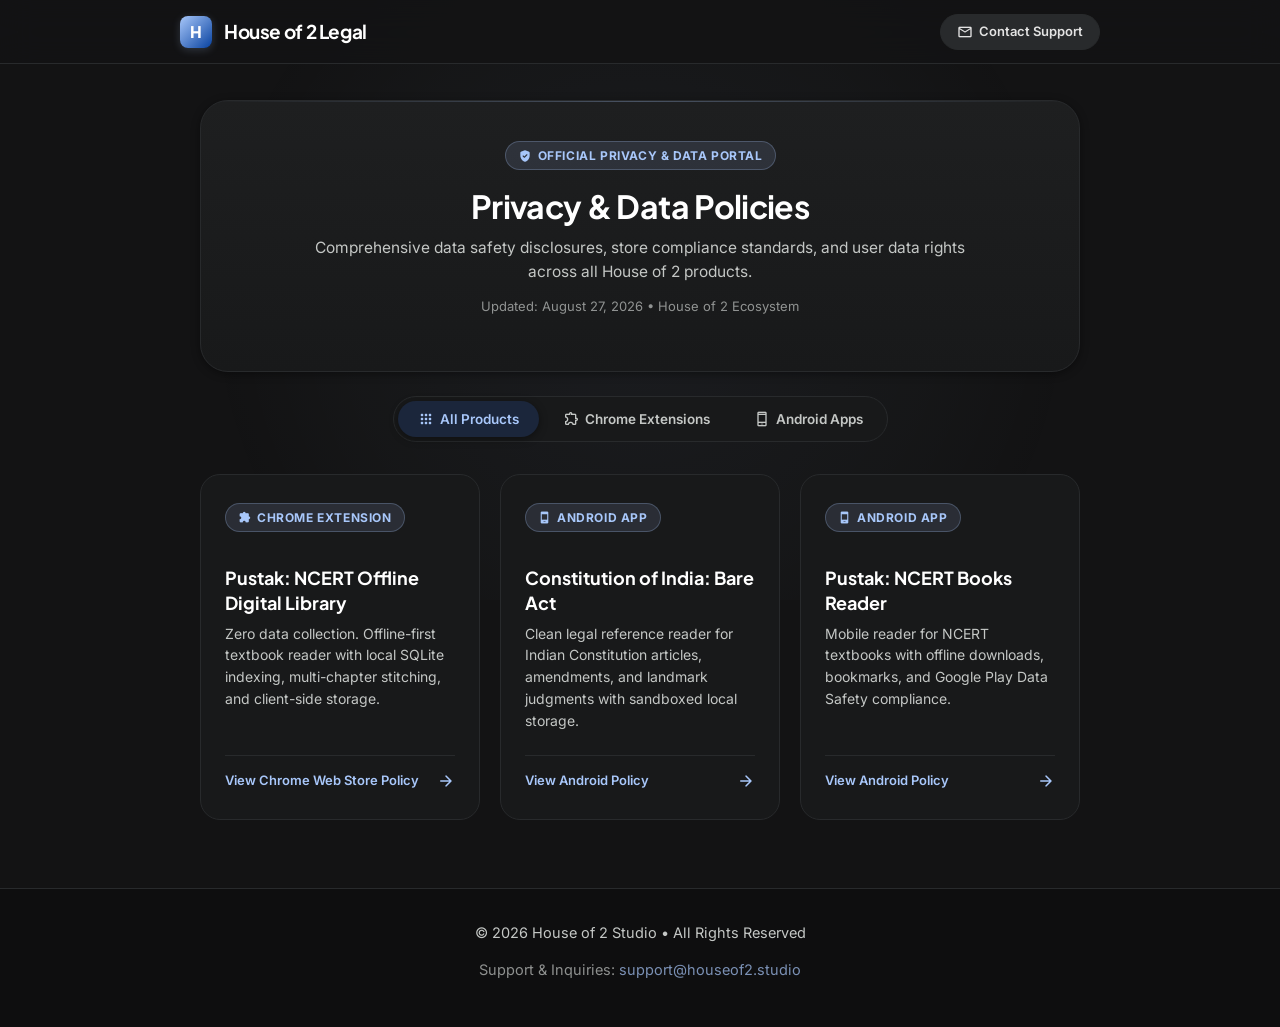
==== commit 2e8eb7f2: "design: unify all pages under single Google Ice Blue & Graphite Material 3 tonal palette" ====
--- a/index.html
+++ b/index.html
@@ -9,14 +9,14 @@
         .filter-container {
             display: flex;
             justify-content: center;
-            margin-bottom: 36px;
+            margin-bottom: 32px;
         }
 
         .segmented-group {
             display: inline-flex;
             background-color: var(--md-sys-color-surface-container-low);
             border: 1px solid var(--md-sys-color-outline-variant);
-            padding: 5px;
+            padding: 4px;
             border-radius: var(--radius-full);
             gap: 4px;
         }
@@ -25,8 +25,8 @@
             background: transparent;
             color: var(--md-sys-color-on-surface-variant);
             border: none;
-            height: 38px;
-            padding: 0 22px;
+            height: 36px;
+            padding: 0 20px;
             border-radius: var(--radius-full);
             font-family: var(--font-plain);
             font-size: 13.5px;
@@ -34,7 +34,7 @@
             cursor: pointer;
             display: inline-flex;
             align-items: center;
-            gap: 8px;
+            gap: 6px;
             transition: all 0.2s cubic-bezier(0.2, 0, 0, 1);
         }
 
@@ -45,21 +45,21 @@
 
         .segmented-btn.active {
             background-color: var(--md-sys-color-primary-container);
-            color: #FFFFFF;
+            color: var(--md-sys-color-primary);
             box-shadow: var(--shadow-sm);
         }
 
         .policy-grid {
             display: grid;
-            grid-template-columns: repeat(auto-fit, minmax(290px, 1fr));
-            gap: 24px;
+            grid-template-columns: repeat(auto-fit, minmax(280px, 1fr));
+            gap: 20px;
         }
 
         .policy-card {
-            background-color: var(--md-sys-color-surface-container);
+            background-color: var(--md-sys-color-surface-container-low);
             border: 1px solid var(--md-sys-color-outline-variant);
             border-radius: var(--radius-lg);
-            padding: 30px 26px;
+            padding: 28px 24px;
             text-decoration: none;
             color: inherit;
             display: flex;
@@ -70,70 +70,54 @@
             overflow: hidden;
         }
 
-        .policy-card::before {
-            content: '';
-            position: absolute;
-            top: 0;
-            left: 0;
-            right: 0;
-            height: 1px;
-            background: linear-gradient(90deg, transparent, rgba(208, 188, 255, 0.25), transparent);
-            opacity: 0;
-            transition: opacity 0.25s ease;
-        }
-
         .policy-card:hover {
-            transform: translateY(-5px);
+            transform: translateY(-4px);
             border-color: var(--md-sys-color-primary);
-            background-color: var(--md-sys-color-surface-container-high);
+            background-color: var(--md-sys-color-surface-container);
             box-shadow: var(--shadow-md);
-        }
-
-        .policy-card:hover::before {
-            opacity: 1;
         }
 
         .card-header {
             display: flex;
             align-items: center;
             justify-content: space-between;
-            margin-bottom: 20px;
+            margin-bottom: 18px;
         }
 
         .policy-card h2 {
             font-family: var(--font-brand);
-            font-size: 19px;
+            font-size: 18px;
             font-weight: 700;
             color: #FFFFFF;
-            margin-bottom: 10px;
+            margin-bottom: 8px;
             line-height: 1.35;
         }
 
         .policy-card p {
             font-size: 14px;
             color: var(--md-sys-color-on-surface-variant);
-            margin-bottom: 26px;
-            line-height: 1.6;
+            margin-bottom: 24px;
+            line-height: 1.55;
         }
 
         .card-footer {
             display: flex;
             align-items: center;
             justify-content: space-between;
-            font-size: 13.5px;
+            font-size: 13px;
             font-weight: 600;
             color: var(--md-sys-color-primary);
-            padding-top: 16px;
+            padding-top: 14px;
             border-top: 1px solid var(--md-sys-color-outline-variant);
         }
 
         .policy-card:hover .card-footer .material-symbols-rounded {
-            transform: translateX(4px);
+            transform: translateX(3px);
         }
 
         .card-footer .material-symbols-rounded {
             transition: transform 0.2s ease;
-            font-size: 20px;
+            font-size: 18px;
         }
     </style>
 </head>
@@ -156,27 +140,27 @@
 
     <main class="m3-main-container">
         <div class="m3-hero-card" style="text-align: center;">
-            <span class="m3-badge m3-badge-chrome">
+            <span class="m3-badge">
                 <span class="material-symbols-rounded filled" style="font-size: 14px;">verified_user</span>
                 Official Privacy &amp; Data Portal
             </span>
             <h1 class="m3-hero-title">Privacy &amp; Data Policies</h1>
-            <p class="m3-hero-subtitle" style="margin: 0 auto 16px;">Comprehensive data safety disclosures, store compliance standards, and user data rights across all House of 2 products.</p>
+            <p class="m3-hero-subtitle" style="margin: 0 auto 12px;">Comprehensive data safety disclosures, store compliance standards, and user data rights across all House of 2 products.</p>
             <p class="m3-hero-meta">Updated: August 27, 2026 • House of 2 Ecosystem</p>
         </div>
 
         <div class="filter-container">
             <div class="segmented-group">
                 <button class="segmented-btn active" onclick="filterCategory('all', this)">
-                    <span class="material-symbols-rounded" style="font-size: 17px;">apps</span>
+                    <span class="material-symbols-rounded" style="font-size: 16px;">apps</span>
                     <span>All Products</span>
                 </button>
                 <button class="segmented-btn" onclick="filterCategory('chrome', this)">
-                    <span class="material-symbols-rounded" style="font-size: 17px;">extension</span>
+                    <span class="material-symbols-rounded" style="font-size: 16px;">extension</span>
                     <span>Chrome Extensions</span>
                 </button>
                 <button class="segmented-btn" onclick="filterCategory('android', this)">
-                    <span class="material-symbols-rounded" style="font-size: 17px;">phone_android</span>
+                    <span class="material-symbols-rounded" style="font-size: 16px;">phone_android</span>
                     <span>Android Apps</span>
                 </button>
             </div>
@@ -187,7 +171,7 @@
             <a href="pustak-chrome-extension/" class="policy-card" data-category="chrome">
                 <div>
                     <div class="card-header">
-                        <span class="m3-badge m3-badge-chrome">
+                        <span class="m3-badge">
                             <span class="material-symbols-rounded filled" style="font-size: 13px;">extension</span>
                             Chrome Extension
                         </span>
@@ -205,7 +189,7 @@
             <a href="coi-bareact/" class="policy-card" data-category="android">
                 <div>
                     <div class="card-header">
-                        <span class="m3-badge m3-badge-android">
+                        <span class="m3-badge">
                             <span class="material-symbols-rounded filled" style="font-size: 13px;">phone_android</span>
                             Android App
                         </span>
@@ -214,8 +198,8 @@
                     <p>Clean legal reference reader for Indian Constitution articles, amendments, and landmark judgments with sandboxed local storage.</p>
                 </div>
                 <div class="card-footer">
-                    <span style="color: var(--md-sys-color-android);">View Android Policy</span>
-                    <span class="material-symbols-rounded" style="color: var(--md-sys-color-android);">arrow_forward</span>
+                    <span>View Android Policy</span>
+                    <span class="material-symbols-rounded">arrow_forward</span>
                 </div>
             </a>
 
@@ -223,7 +207,7 @@
             <a href="pustak-android/" class="policy-card" data-category="android">
                 <div>
                     <div class="card-header">
-                        <span class="m3-badge m3-badge-android">
+                        <span class="m3-badge">
                             <span class="material-symbols-rounded filled" style="font-size: 13px;">phone_android</span>
                             Android App
                         </span>
@@ -232,8 +216,8 @@
                     <p>Mobile reader for NCERT textbooks with offline downloads, bookmarks, and Google Play Data Safety compliance.</p>
                 </div>
                 <div class="card-footer">
-                    <span style="color: var(--md-sys-color-android);">View Android Policy</span>
-                    <span class="material-symbols-rounded" style="color: var(--md-sys-color-android);">arrow_forward</span>
+                    <span>View Android Policy</span>
+                    <span class="material-symbols-rounded">arrow_forward</span>
                 </div>
             </a>
         </div>
@@ -241,7 +225,7 @@
 
     <footer>
         <p>&copy; 2026 House of 2 Studio • All Rights Reserved</p>
-        <p style="margin-top: 8px; opacity: 0.7;">Support &amp; Inquiries: <a href="mailto:support@houseof2.studio">support@houseof2.studio</a></p>
+        <p style="margin-top: 6px; opacity: 0.7;">Support &amp; Inquiries: <a href="mailto:support@houseof2.studio">support@houseof2.studio</a></p>
     </footer>
 
     <script>
--- a/style.css
+++ b/style.css
@@ -1,57 +1,56 @@
 /* 
  * Material You (Material 3) Official Design System
- * Pustak & House of 2 Ecosystem
+ * Unified Google Ice Blue & Graphite Tonal Palette
  */
 @import url('https://fonts.googleapis.com/css2?family=Inter:wght@300;400;500;600;700&family=Plus+Jakarta+Sans:wght@500;600;700;800&family=Outfit:wght@500;600;700&display=swap');
 @import url('https://fonts.googleapis.com/css2?family=Material+Symbols+Rounded:opsz,wght,FILL,GRAD@20..48,100..700,0..1,-50..200');
 
 :root {
-  /* M3 Surface Tones (Deep Graphite Canvas & Slate Containers) */
-  --md-sys-color-surface: #0A0A0C;
-  --md-sys-color-surface-dim: #070709;
-  --md-sys-color-surface-bright: #1A1A1E;
-  --md-sys-color-surface-container-lowest: #070709;
-  --md-sys-color-surface-container-low: #0F0D13;
-  --md-sys-color-surface-container: #141218;
-  --md-sys-color-surface-container-high: #1D1B22;
-  --md-sys-color-surface-container-highest: #282530;
-
-  /* Primary Accent: M3 Lavender / Ice Violet */
-  --md-sys-color-primary: #D0BCFF;
-  --md-sys-color-on-primary: #381E72;
-  --md-sys-color-primary-container: #4F378B;
-  --md-sys-color-on-primary-container: #EADDFF;
-
-  /* Secondary Accent */
-  --md-sys-color-secondary: #CCC2DC;
-  --md-sys-color-on-secondary: #332D41;
-  --md-sys-color-secondary-container: #4A4458;
-  --md-sys-color-on-secondary-container: #E8DEF8;
-
-  /* Android Accent: Mint Green */
-  --md-sys-color-android: #81C784;
-  --md-sys-color-on-android: #00390A;
-  --md-sys-color-android-container: #1B5E20;
-  --md-sys-color-on-android-container: #C8E6C9;
-
-  /* Typography Colors */
-  --md-sys-color-on-surface: #F0F0F2;
-  --md-sys-color-on-surface-variant: #A0A0AB;
-  --md-sys-color-outline: #4A4550;
-  --md-sys-color-outline-variant: rgba(255, 255, 255, 0.08);
+  /* Surface Tones: Deep Charcoal / Graphite Canvas */
+  --md-sys-color-surface: #131314;
+  --md-sys-color-surface-dim: #0E0E0F;
+  --md-sys-color-surface-bright: #1E1F20;
+  --md-sys-color-surface-container-lowest: #0E0E0F;
+  --md-sys-color-surface-container-low: #18191A;
+  --md-sys-color-surface-container: #1E1F20;
+  --md-sys-color-surface-container-high: #282A2C;
+  --md-sys-color-surface-container-highest: #333538;
+
+  /* Primary Tonal Accent: Google Ice Blue */
+  --md-sys-color-primary: #A8C7FA;
+  --md-sys-color-on-primary: #042B59;
+  --md-sys-color-primary-container: #1B263B;
+  --md-sys-color-on-primary-container: #D3E3FD;
+
+  /* Secondary Neutral Tones */
+  --md-sys-color-secondary: #C4C7C5;
+  --md-sys-color-on-secondary: #2D312E;
+  --md-sys-color-secondary-container: #282A2C;
+  --md-sys-color-on-secondary-container: #E3E3E3;
+
+  /* Tertiary Cyan Tones */
+  --md-sys-color-tertiary: #C2E7FF;
+  --md-sys-color-on-tertiary: #003351;
+  --md-sys-color-tertiary-container: #004D73;
+  --md-sys-color-on-tertiary-container: #C2E7FF;
+
+  /* Typography & Outlines */
+  --md-sys-color-on-surface: #E3E3E3;
+  --md-sys-color-on-surface-variant: #C4C7C5;
+  --md-sys-color-outline: #8E918F;
+  --md-sys-color-outline-variant: #282A2C;
 
   /* Fonts */
   --font-brand: 'Plus Jakarta Sans', 'Outfit', -apple-system, BlinkMacSystemFont, sans-serif;
   --font-plain: 'Inter', -apple-system, BlinkMacSystemFont, sans-serif;
 
-  /* Shadows & Radius */
-  --shadow-sm: 0 2px 8px rgba(0, 0, 0, 0.3);
-  --shadow-md: 0 12px 32px rgba(0, 0, 0, 0.4);
-  --shadow-lg: 0 20px 48px rgba(0, 0, 0, 0.55);
-  --radius-sm: 12px;
-  --radius-md: 18px;
-  --radius-lg: 24px;
-  --radius-xl: 32px;
+  /* Shadows & Shapes */
+  --shadow-sm: 0 2px 8px rgba(0, 0, 0, 0.4);
+  --shadow-md: 0 12px 32px rgba(0, 0, 0, 0.5);
+  --radius-sm: 10px;
+  --radius-md: 16px;
+  --radius-lg: 20px;
+  --radius-xl: 28px;
   --radius-full: 9999px;
 }
 
@@ -77,7 +76,7 @@
   overflow-x: hidden;
 }
 
-/* Material Symbols Rounded Utility */
+/* Material Symbols Rounded */
 .material-symbols-rounded {
   font-variation-settings: 'FILL' 0, 'wght' 400, 'GRAD' 0, 'opsz' 24;
   vertical-align: middle;
@@ -87,7 +86,7 @@
   font-variation-settings: 'FILL' 1, 'wght' 400, 'GRAD' 0, 'opsz' 24;
 }
 
-/* Ambient Radial Glow */
+/* Ambient Radial Glow (Ice Blue) */
 .ambient-glow {
   position: fixed;
   top: 0;
@@ -95,15 +94,15 @@
   transform: translateX(-50%);
   width: 1000px;
   height: 600px;
-  background: radial-gradient(circle, rgba(208, 188, 255, 0.05) 0%, rgba(239, 184, 200, 0.02) 40%, transparent 70%);
+  background: radial-gradient(circle, rgba(168, 199, 250, 0.05) 0%, rgba(194, 231, 255, 0.02) 50%, transparent 75%);
   pointer-events: none;
   z-index: 0;
 }
 
 /* M3 Minimal Top App Bar */
 .m3-top-bar {
-  height: 68px;
-  background-color: rgba(10, 10, 12, 0.85);
+  height: 64px;
+  background-color: rgba(19, 19, 20, 0.85);
   border-bottom: 1px solid var(--md-sys-color-outline-variant);
   display: flex;
   align-items: center;
@@ -111,12 +110,12 @@
   position: sticky;
   top: 0;
   z-index: 1000;
-  backdrop-filter: blur(20px);
-  -webkit-backdrop-filter: blur(20px);
+  backdrop-filter: blur(16px);
+  -webkit-backdrop-filter: blur(16px);
 }
 
 .m3-top-bar-inner {
-  max-width: 960px;
+  max-width: 920px;
   width: 100%;
   margin: 0 auto;
   display: flex;
@@ -133,48 +132,46 @@
 }
 
 .m3-brand-logo {
-  width: 34px;
-  height: 34px;
-  background: linear-gradient(135deg, var(--md-sys-color-primary) 0%, #9A7BDE 100%);
-  border-radius: 10px;
+  width: 32px;
+  height: 32px;
+  background: linear-gradient(135deg, var(--md-sys-color-primary) 0%, #0842A0 100%);
+  border-radius: 8px;
   display: flex;
   align-items: center;
   justify-content: center;
-  color: var(--md-sys-color-on-primary);
+  color: #FFFFFF;
   font-family: var(--font-brand);
   font-weight: 800;
-  font-size: 17px;
-  box-shadow: 0 2px 10px rgba(208, 188, 255, 0.25);
+  font-size: 16px;
+  box-shadow: 0 2px 8px rgba(168, 199, 250, 0.2);
 }
 
 .m3-brand-title {
   font-family: var(--font-brand);
-  font-size: 20px;
+  font-size: 19px;
   font-weight: 700;
   letter-spacing: -0.02em;
-  background: linear-gradient(135deg, #FFFFFF 0%, #EADDFF 100%);
-  -webkit-background-clip: text;
-  -webkit-text-fill-color: transparent;
+  color: #FFFFFF;
 }
 
 .m3-nav-pill {
   display: inline-flex;
   align-items: center;
-  gap: 8px;
-  height: 38px;
-  padding: 0 18px;
+  gap: 6px;
+  height: 36px;
+  padding: 0 16px;
   border-radius: var(--radius-full);
-  background-color: var(--md-sys-color-surface-container);
+  background-color: var(--md-sys-color-surface-container-high);
   border: 1px solid var(--md-sys-color-outline-variant);
   color: var(--md-sys-color-on-surface);
-  font-size: 13.5px;
+  font-size: 13px;
   font-weight: 600;
   text-decoration: none;
-  transition: all 0.25s cubic-bezier(0.2, 0, 0, 1);
+  transition: all 0.2s cubic-bezier(0.2, 0, 0, 1);
 }
 
 .m3-nav-pill:hover {
-  background-color: var(--md-sys-color-surface-container-high);
+  background-color: var(--md-sys-color-surface-container-highest);
   border-color: var(--md-sys-color-primary);
   color: var(--md-sys-color-primary);
   transform: translateX(-2px);
@@ -182,9 +179,9 @@
 
 /* Page Layout */
 .m3-main-container {
-  max-width: 960px;
+  max-width: 920px;
   width: 100%;
-  margin: 36px auto 72px;
+  margin: 36px auto 68px;
   padding: 0 20px;
   flex: 1;
   position: relative;
@@ -196,11 +193,11 @@
   background: linear-gradient(180deg, var(--md-sys-color-surface-container) 0%, var(--md-sys-color-surface-container-low) 100%);
   border: 1px solid var(--md-sys-color-outline-variant);
   border-radius: var(--radius-xl);
-  padding: 44px 38px;
+  padding: 40px 36px;
   margin-bottom: 24px;
   position: relative;
   overflow: hidden;
-  box-shadow: var(--shadow-md);
+  box-shadow: var(--shadow-sm);
 }
 
 .m3-hero-card::before {
@@ -210,65 +207,56 @@
   left: 0;
   right: 0;
   height: 1px;
-  background: linear-gradient(90deg, transparent, rgba(208, 188, 255, 0.3), transparent);
+  background: linear-gradient(90deg, transparent, rgba(168, 199, 250, 0.3), transparent);
 }
 
 .m3-badge {
   display: inline-flex;
   align-items: center;
   gap: 6px;
-  padding: 5px 14px;
+  padding: 4px 12px;
   border-radius: var(--radius-full);
   font-size: 12px;
   font-weight: 700;
   text-transform: uppercase;
-  letter-spacing: 0.08em;
+  letter-spacing: 0.05em;
   margin-bottom: 16px;
-}
-
-.m3-badge-chrome {
-  background-color: rgba(208, 188, 255, 0.12);
-  color: var(--md-sys-color-primary);
-  border: 1px solid rgba(208, 188, 255, 0.25);
-}
-
-.m3-badge-android {
-  background-color: rgba(129, 199, 132, 0.12);
-  color: var(--md-sys-color-android);
-  border: 1px solid rgba(129, 199, 132, 0.25);
+  background-color: rgba(168, 199, 250, 0.12);
+  color: var(--md-sys-color-primary);
+  border: 1px solid rgba(168, 199, 250, 0.25);
 }
 
 .m3-hero-title {
   font-family: var(--font-brand);
-  font-size: 34px;
-  font-weight: 700;
-  letter-spacing: -0.025em;
+  font-size: 32px;
+  font-weight: 700;
+  letter-spacing: -0.02em;
   color: #FFFFFF;
-  line-height: 1.2;
+  line-height: 1.25;
   margin-bottom: 10px;
 }
 
 .m3-hero-subtitle {
-  font-size: 16px;
-  color: var(--md-sys-color-on-surface-variant);
-  margin-bottom: 14px;
+  font-size: 15.5px;
+  color: var(--md-sys-color-on-surface-variant);
+  margin-bottom: 12px;
   line-height: 1.55;
-  max-width: 700px;
+  max-width: 680px;
 }
 
 .m3-hero-meta {
   font-size: 13px;
   color: var(--md-sys-color-on-surface-variant);
-  opacity: 0.75;
-}
-
-/* Callout Box */
+  opacity: 0.7;
+}
+
+/* Callout Box (Harmonious Ice Blue Container) */
 .m3-callout {
   background-color: var(--md-sys-color-primary-container);
   color: var(--md-sys-color-on-primary-container);
-  border: 1px solid rgba(208, 188, 255, 0.3);
-  border-radius: var(--radius-lg);
-  padding: 22px 26px;
+  border: 1px solid rgba(168, 199, 250, 0.3);
+  border-radius: var(--radius-md);
+  padding: 20px 24px;
   margin-bottom: 24px;
   display: flex;
   gap: 16px;
@@ -277,22 +265,22 @@
 }
 
 .m3-callout-icon {
-  font-size: 26px;
-  color: #FFFFFF;
+  font-size: 24px;
+  color: var(--md-sys-color-primary);
   flex-shrink: 0;
   margin-top: 2px;
 }
 
 .m3-callout h3 {
   font-family: var(--font-brand);
-  font-size: 17px;
-  font-weight: 700;
-  color: #FFFFFF;
+  font-size: 16px;
+  font-weight: 700;
+  color: var(--md-sys-color-primary);
   margin-bottom: 4px;
 }
 
 .m3-callout p {
-  font-size: 14.5px;
+  font-size: 14px;
   color: var(--md-sys-color-on-primary-container);
   line-height: 1.55;
   margin: 0;
@@ -300,45 +288,41 @@
 
 /* Section Cards */
 .m3-section-card {
-  background-color: var(--md-sys-color-surface-container);
+  background-color: var(--md-sys-color-surface-container-low);
   border: 1px solid var(--md-sys-color-outline-variant);
   border-radius: var(--radius-lg);
-  padding: 30px 34px;
-  margin-bottom: 20px;
-  transition: border-color 0.25s ease, box-shadow 0.25s ease;
+  padding: 28px 32px;
+  margin-bottom: 18px;
+  transition: border-color 0.2s ease, transform 0.2s ease;
 }
 
 .m3-section-card:hover {
-  border-color: rgba(208, 188, 255, 0.25);
-  box-shadow: var(--shadow-sm);
+  border-color: rgba(168, 199, 250, 0.3);
 }
 
 .m3-section-heading {
   font-family: var(--font-brand);
-  font-size: 19px;
+  font-size: 18px;
   font-weight: 700;
   color: var(--md-sys-color-primary);
   margin-bottom: 16px;
   display: flex;
   align-items: center;
-  gap: 12px;
+  gap: 10px;
   border-bottom: 1px solid var(--md-sys-color-outline-variant);
   padding-bottom: 12px;
   letter-spacing: -0.01em;
 }
 
-.m3-section-heading.android-heading {
-  color: var(--md-sys-color-android);
-}
-
 .m3-section-heading .material-symbols-rounded {
-  font-size: 22px;
+  font-size: 20px;
+  color: var(--md-sys-color-primary);
 }
 
 p {
-  font-size: 15px;
-  color: var(--md-sys-color-on-surface-variant);
-  line-height: 1.65;
+  font-size: 14.5px;
+  color: var(--md-sys-color-on-surface-variant);
+  line-height: 1.6;
   margin-bottom: 14px;
 }
 
@@ -349,11 +333,11 @@
 
 li {
   position: relative;
-  padding-left: 26px;
+  padding-left: 24px;
   margin-bottom: 10px;
-  font-size: 15px;
-  color: var(--md-sys-color-on-surface-variant);
-  line-height: 1.6;
+  font-size: 14.5px;
+  color: var(--md-sys-color-on-surface-variant);
+  line-height: 1.55;
 }
 
 li::before {
@@ -361,21 +345,17 @@
   position: absolute;
   left: 8px;
   color: var(--md-sys-color-primary);
-  font-size: 18px;
+  font-size: 16px;
   line-height: 1;
-}
-
-.android-card li::before {
-  color: var(--md-sys-color-android);
 }
 
 code {
   background-color: var(--md-sys-color-surface-container-high);
   color: var(--md-sys-color-primary);
   border: 1px solid var(--md-sys-color-outline-variant);
-  padding: 3px 8px;
-  border-radius: 8px;
-  font-size: 13.5px;
+  padding: 2px 7px;
+  border-radius: 6px;
+  font-size: 13px;
   font-family: ui-monospace, SFMono-Regular, Menlo, Monaco, Consolas, monospace;
 }
 
@@ -383,7 +363,7 @@
   color: var(--md-sys-color-primary);
   text-decoration: underline;
   text-underline-offset: 3px;
-  transition: color 0.2s ease;
+  transition: color 0.15s ease;
 }
 
 a:hover {
@@ -394,9 +374,9 @@
 footer {
   background-color: var(--md-sys-color-surface-container-lowest);
   border-top: 1px solid var(--md-sys-color-outline-variant);
-  padding: 36px 24px;
+  padding: 32px 24px;
   text-align: center;
-  font-size: 13.5px;
+  font-size: 13px;
   color: var(--md-sys-color-on-surface-variant);
   position: relative;
   z-index: 1;
@@ -412,8 +392,8 @@
 }
 
 @media (max-width: 640px) {
-  .m3-hero-card { padding: 28px 20px; border-radius: 20px; }
-  .m3-hero-title { font-size: 26px; }
-  .m3-section-card { padding: 22px 18px; border-radius: 18px; }
+  .m3-hero-card { padding: 24px 20px; border-radius: 18px; }
+  .m3-hero-title { font-size: 24px; }
+  .m3-section-card { padding: 20px; border-radius: 16px; }
   .m3-top-bar { padding: 0 16px; }
 }
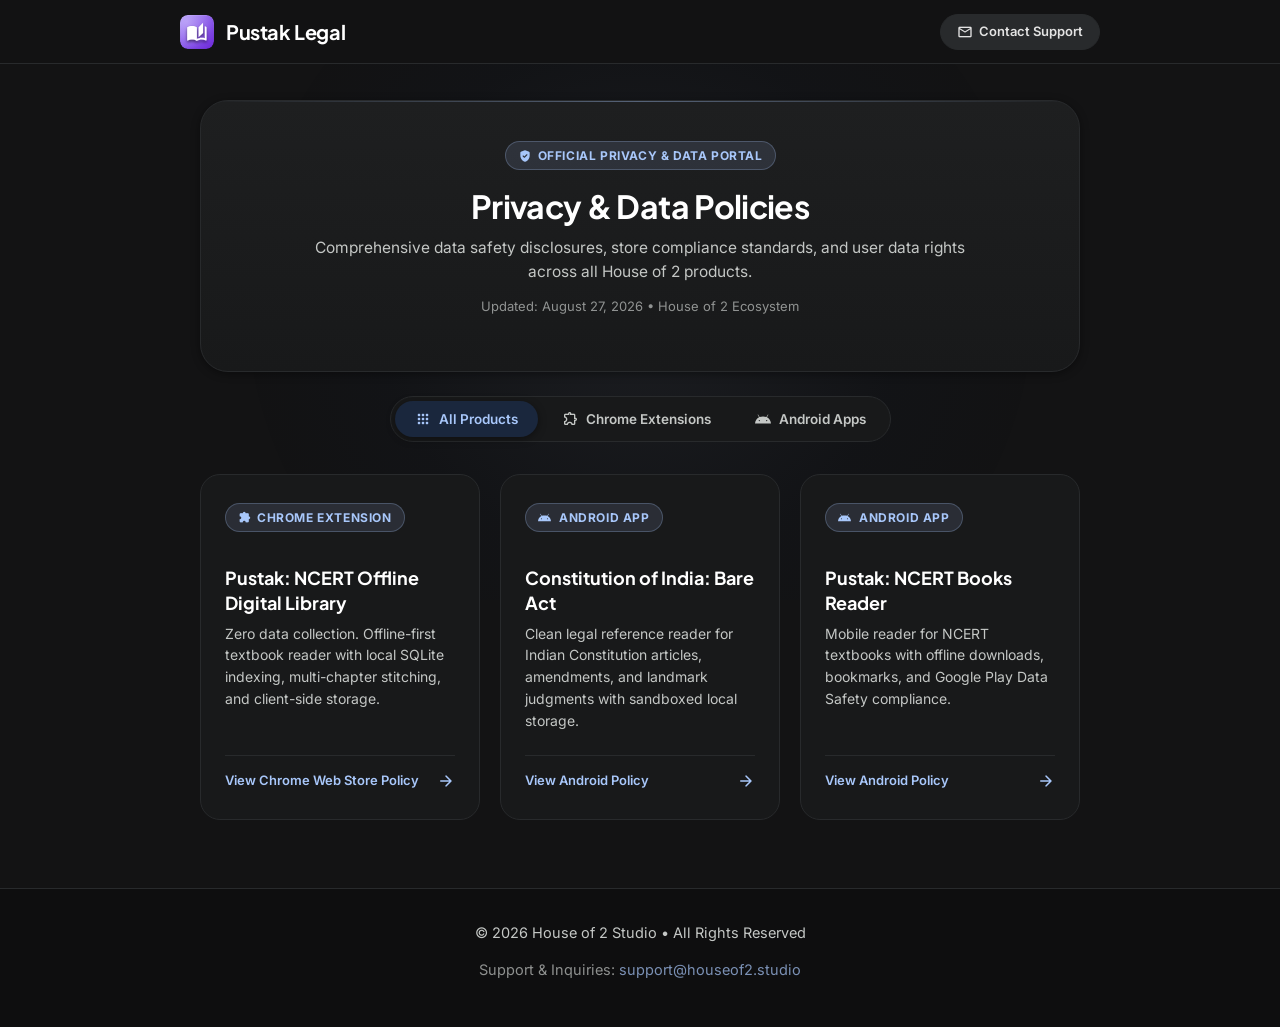
==== commit e9f06fcf: "feat(design): embed official Pustak logo SVG and Android Bugdroid vector across all pages with unifi" ====
--- a/index.html
+++ b/index.html
@@ -34,7 +34,7 @@
             cursor: pointer;
             display: inline-flex;
             align-items: center;
-            gap: 6px;
+            gap: 8px;
             transition: all 0.2s cubic-bezier(0.2, 0, 0, 1);
         }
 
@@ -128,8 +128,10 @@
     <header class="m3-top-bar">
         <div class="m3-top-bar-inner">
             <a href="./" class="m3-brand-group">
-                <div class="m3-brand-logo">H</div>
-                <span class="m3-brand-title">House of 2 Legal</span>
+                <div class="m3-brand-logo">
+                    <img src="./logo.svg" alt="Pustak Logo" width="34" height="34" />
+                </div>
+                <span class="m3-brand-title">Pustak Legal</span>
             </a>
             <a href="mailto:support@houseof2.studio" class="m3-nav-pill">
                 <span class="material-symbols-rounded" style="font-size: 16px;">mail</span>
@@ -160,7 +162,9 @@
                     <span>Chrome Extensions</span>
                 </button>
                 <button class="segmented-btn" onclick="filterCategory('android', this)">
-                    <span class="material-symbols-rounded" style="font-size: 16px;">phone_android</span>
+                    <svg class="android-icon" viewBox="0 0 24 24" width="16" height="16">
+                        <path d="M17.523 15.3414c-.5511 0-.9993-.4486-.9993-.9997s.4482-.9993.9993-.9993c.551 0 .9993.4482.9993.9993s-.4483.9997-.9993.9997m-11.046 0c-.5511 0-.9993-.4486-.9993-.9997s.4482-.9993.9993-.9993c.5511 0 .9994.4482.9994.9993s-.4483.9997-.9994.9997m11.4045-6.02l1.9973-3.4592a.416.416 0 00-.1521-.5676.416.416 0 00-.5676.1521l-2.0223 3.503C15.5896 8.4116 13.8504 8.125 12 8.125s-3.5896.2866-5.1368.8247L4.8409 5.4467a.4161.4161 0 00-.5677-.1521.4157.4157 0 00-.1521.5676l1.9973 3.4592C2.6889 11.1867.3438 14.6589 0 18.75h24c-.3438-4.0911-2.6889-7.5633-6.1185-9.4286" />
+                    </svg>
                     <span>Android Apps</span>
                 </button>
             </div>
@@ -190,7 +194,9 @@
                 <div>
                     <div class="card-header">
                         <span class="m3-badge">
-                            <span class="material-symbols-rounded filled" style="font-size: 13px;">phone_android</span>
+                            <svg class="android-icon" viewBox="0 0 24 24" width="13" height="13" style="margin-right: 2px;">
+                                <path d="M17.523 15.3414c-.5511 0-.9993-.4486-.9993-.9997s.4482-.9993.9993-.9993c.551 0 .9993.4482.9993.9993s-.4483.9997-.9993.9997m-11.046 0c-.5511 0-.9993-.4486-.9993-.9997s.4482-.9993.9993-.9993c.5511 0 .9994.4482.9994.9993s-.4483.9997-.9994.9997m11.4045-6.02l1.9973-3.4592a.416.416 0 00-.1521-.5676.416.416 0 00-.5676.1521l-2.0223 3.503C15.5896 8.4116 13.8504 8.125 12 8.125s-3.5896.2866-5.1368.8247L4.8409 5.4467a.4161.4161 0 00-.5677-.1521.4157.4157 0 00-.1521.5676l1.9973 3.4592C2.6889 11.1867.3438 14.6589 0 18.75h24c-.3438-4.0911-2.6889-7.5633-6.1185-9.4286" />
+                            </svg>
                             Android App
                         </span>
                     </div>
@@ -208,7 +214,9 @@
                 <div>
                     <div class="card-header">
                         <span class="m3-badge">
-                            <span class="material-symbols-rounded filled" style="font-size: 13px;">phone_android</span>
+                            <svg class="android-icon" viewBox="0 0 24 24" width="13" height="13" style="margin-right: 2px;">
+                                <path d="M17.523 15.3414c-.5511 0-.9993-.4486-.9993-.9997s.4482-.9993.9993-.9993c.551 0 .9993.4482.9993.9993s-.4483.9997-.9993.9997m-11.046 0c-.5511 0-.9993-.4486-.9993-.9997s.4482-.9993.9993-.9993c.5511 0 .9994.4482.9994.9993s-.4483.9997-.9994.9997m11.4045-6.02l1.9973-3.4592a.416.416 0 00-.1521-.5676.416.416 0 00-.5676.1521l-2.0223 3.503C15.5896 8.4116 13.8504 8.125 12 8.125s-3.5896.2866-5.1368.8247L4.8409 5.4467a.4161.4161 0 00-.5677-.1521.4157.4157 0 00-.1521.5676l1.9973 3.4592C2.6889 11.1867.3438 14.6589 0 18.75h24c-.3438-4.0911-2.6889-7.5633-6.1185-9.4286" />
+                            </svg>
                             Android App
                         </span>
                     </div>
--- a/style.css
+++ b/style.css
@@ -1,12 +1,13 @@
 /* 
- * Material You (Material 3) Official Design System
- * Unified Google Ice Blue & Graphite Tonal Palette
+ * Official Pustak & Material You (Material 3) Design System
+ * Palette: Google Ice Blue (#A8C7FA) & Graphite (#131314)
+ * Typography: Plus Jakarta Sans, Outfit & Inter
  */
 @import url('https://fonts.googleapis.com/css2?family=Inter:wght@300;400;500;600;700&family=Plus+Jakarta+Sans:wght@500;600;700;800&family=Outfit:wght@500;600;700&display=swap');
 @import url('https://fonts.googleapis.com/css2?family=Material+Symbols+Rounded:opsz,wght,FILL,GRAD@20..48,100..700,0..1,-50..200');
 
 :root {
-  /* Surface Tones: Deep Charcoal / Graphite Canvas */
+  /* Surface Tones: Official Google Graphite Canvas & Slate Containers */
   --md-sys-color-surface: #131314;
   --md-sys-color-surface-dim: #0E0E0F;
   --md-sys-color-surface-bright: #1E1F20;
@@ -16,10 +17,10 @@
   --md-sys-color-surface-container-high: #282A2C;
   --md-sys-color-surface-container-highest: #333538;
 
-  /* Primary Tonal Accent: Google Ice Blue */
+  /* Primary Accent: Google Ice Blue */
   --md-sys-color-primary: #A8C7FA;
   --md-sys-color-on-primary: #042B59;
-  --md-sys-color-primary-container: #1B263B;
+  --md-sys-color-primary-container: #1A273D;
   --md-sys-color-on-primary-container: #D3E3FD;
 
   /* Secondary Neutral Tones */
@@ -28,19 +29,13 @@
   --md-sys-color-secondary-container: #282A2C;
   --md-sys-color-on-secondary-container: #E3E3E3;
 
-  /* Tertiary Cyan Tones */
-  --md-sys-color-tertiary: #C2E7FF;
-  --md-sys-color-on-tertiary: #003351;
-  --md-sys-color-tertiary-container: #004D73;
-  --md-sys-color-on-tertiary-container: #C2E7FF;
-
   /* Typography & Outlines */
   --md-sys-color-on-surface: #E3E3E3;
   --md-sys-color-on-surface-variant: #C4C7C5;
   --md-sys-color-outline: #8E918F;
   --md-sys-color-outline-variant: #282A2C;
 
-  /* Fonts */
+  /* Typography */
   --font-brand: 'Plus Jakarta Sans', 'Outfit', -apple-system, BlinkMacSystemFont, sans-serif;
   --font-plain: 'Inter', -apple-system, BlinkMacSystemFont, sans-serif;
 
@@ -76,7 +71,7 @@
   overflow-x: hidden;
 }
 
-/* Material Symbols Rounded */
+/* Material Symbols Rounded Utility */
 .material-symbols-rounded {
   font-variation-settings: 'FILL' 0, 'wght' 400, 'GRAD' 0, 'opsz' 24;
   vertical-align: middle;
@@ -86,7 +81,14 @@
   font-variation-settings: 'FILL' 1, 'wght' 400, 'GRAD' 0, 'opsz' 24;
 }
 
-/* Ambient Radial Glow (Ice Blue) */
+/* Bugdroid Android Vector Icon */
+.android-icon {
+  display: inline-block;
+  vertical-align: middle;
+  fill: currentColor;
+}
+
+/* Ambient Radial Glow */
 .ambient-glow {
   position: fixed;
   top: 0;
@@ -94,15 +96,15 @@
   transform: translateX(-50%);
   width: 1000px;
   height: 600px;
-  background: radial-gradient(circle, rgba(168, 199, 250, 0.05) 0%, rgba(194, 231, 255, 0.02) 50%, transparent 75%);
+  background: radial-gradient(circle, rgba(168, 199, 250, 0.06) 0%, rgba(8, 66, 160, 0.02) 45%, transparent 70%);
   pointer-events: none;
   z-index: 0;
 }
 
-/* M3 Minimal Top App Bar */
+/* Top App Bar */
 .m3-top-bar {
   height: 64px;
-  background-color: rgba(19, 19, 20, 0.85);
+  background-color: rgba(19, 19, 20, 0.88);
   border-bottom: 1px solid var(--md-sys-color-outline-variant);
   display: flex;
   align-items: center;
@@ -110,8 +112,8 @@
   position: sticky;
   top: 0;
   z-index: 1000;
-  backdrop-filter: blur(16px);
-  -webkit-backdrop-filter: blur(16px);
+  backdrop-filter: blur(20px);
+  -webkit-backdrop-filter: blur(20px);
 }
 
 .m3-top-bar-inner {
@@ -132,23 +134,23 @@
 }
 
 .m3-brand-logo {
-  width: 32px;
-  height: 32px;
-  background: linear-gradient(135deg, var(--md-sys-color-primary) 0%, #0842A0 100%);
+  width: 34px;
+  height: 34px;
+  display: flex;
+  align-items: center;
+  justify-content: center;
+}
+
+.m3-brand-logo img {
+  width: 100%;
+  height: 100%;
+  object-fit: contain;
   border-radius: 8px;
-  display: flex;
-  align-items: center;
-  justify-content: center;
-  color: #FFFFFF;
-  font-family: var(--font-brand);
-  font-weight: 800;
-  font-size: 16px;
-  box-shadow: 0 2px 8px rgba(168, 199, 250, 0.2);
 }
 
 .m3-brand-title {
   font-family: var(--font-brand);
-  font-size: 19px;
+  font-size: 20px;
   font-weight: 700;
   letter-spacing: -0.02em;
   color: #FFFFFF;
@@ -207,7 +209,7 @@
   left: 0;
   right: 0;
   height: 1px;
-  background: linear-gradient(90deg, transparent, rgba(168, 199, 250, 0.3), transparent);
+  background: linear-gradient(90deg, transparent, rgba(168, 199, 250, 0.4), transparent);
 }
 
 .m3-badge {
